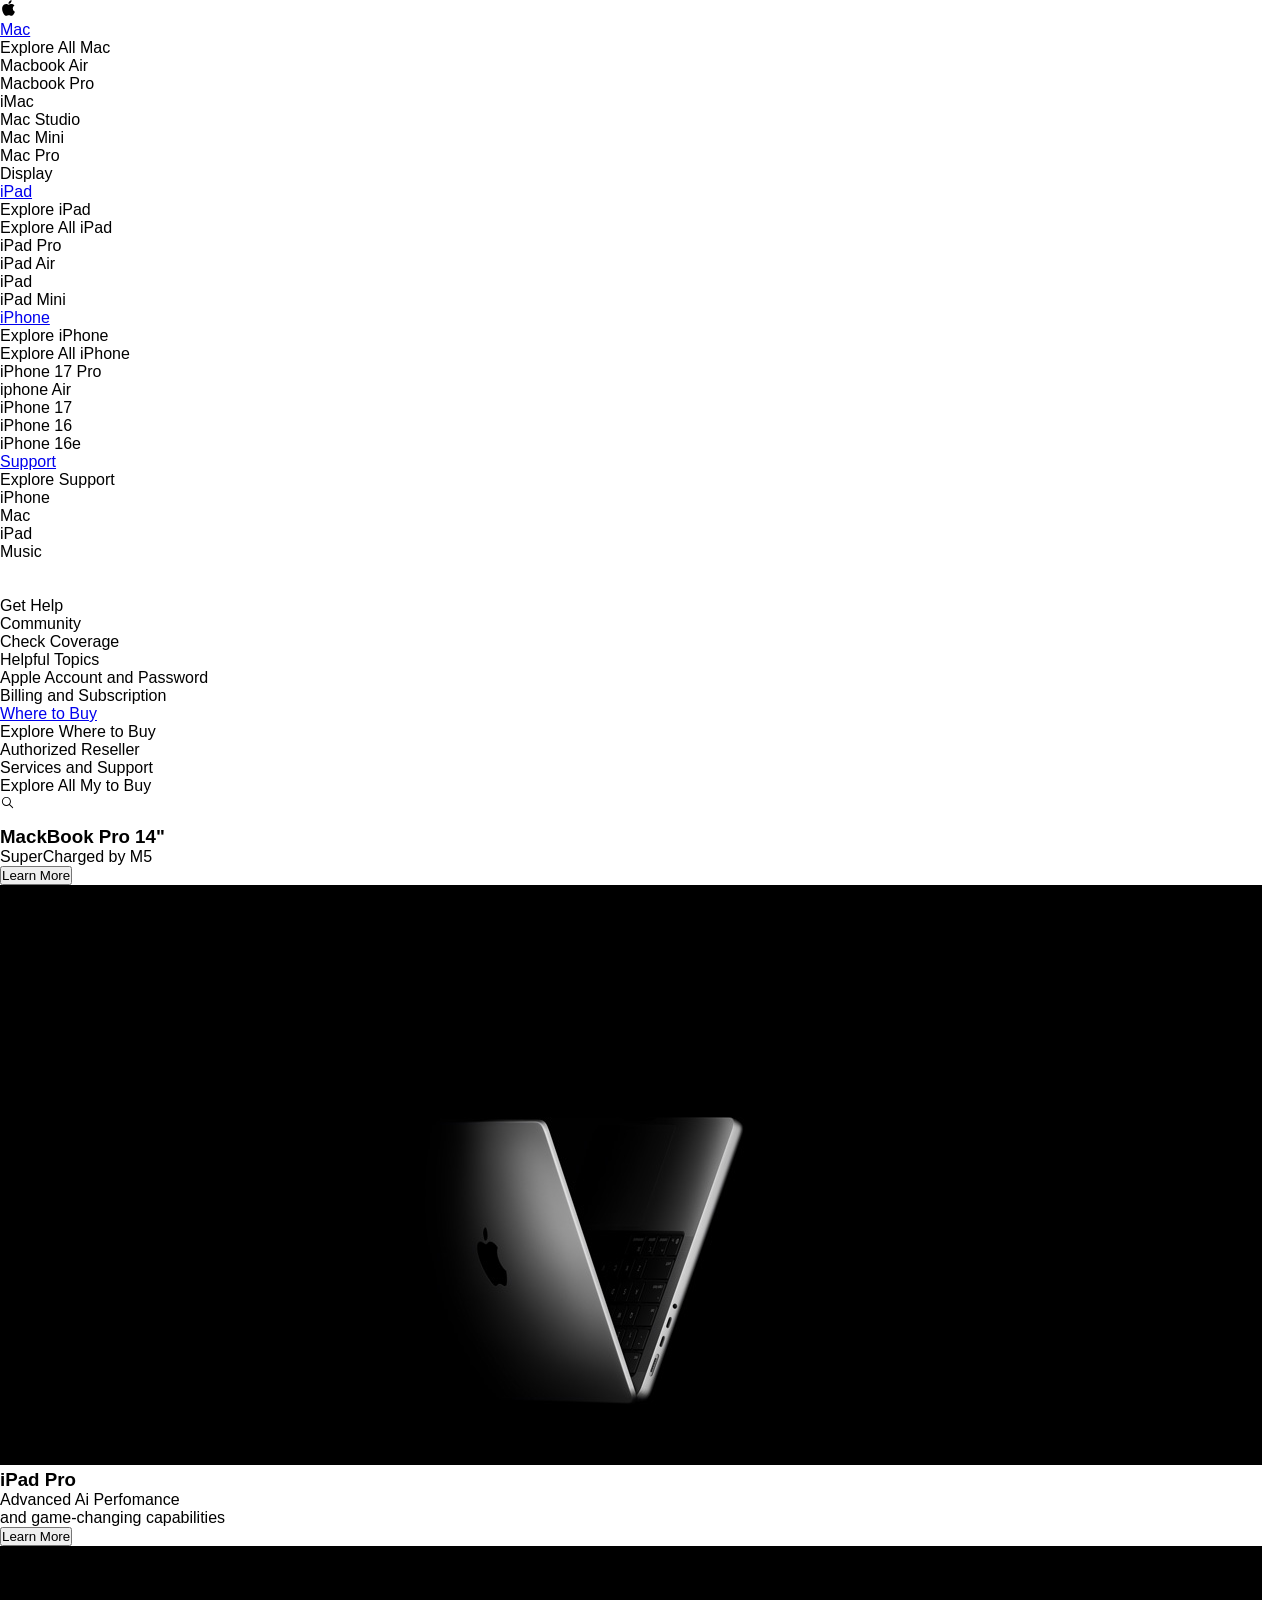
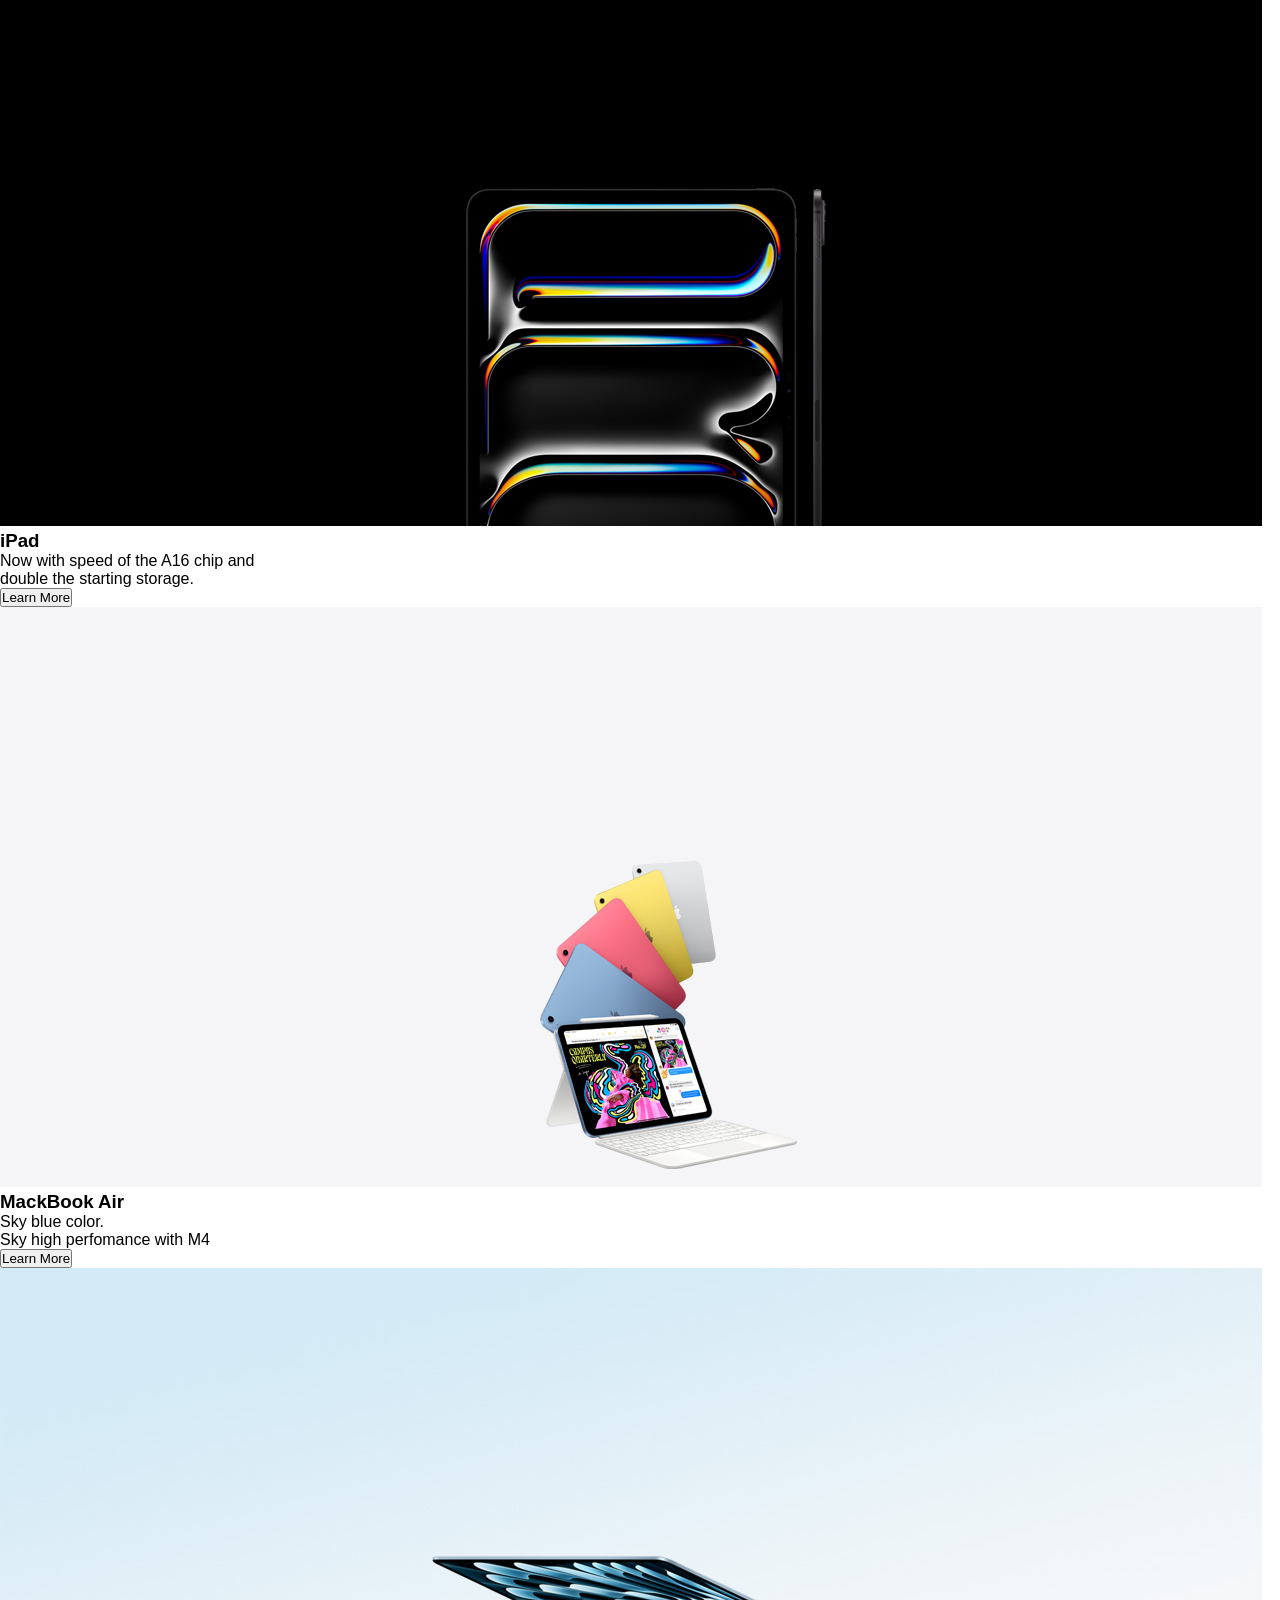
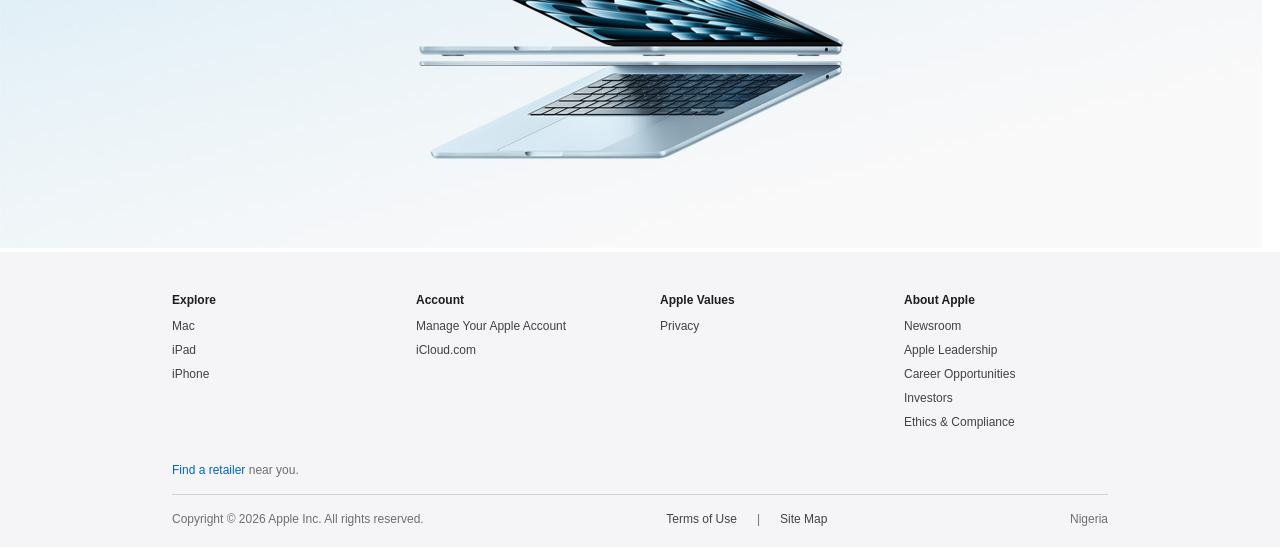
==== index.html @ d6323c79 "Merge pull request #1 from denolavicky/iPhone_page iPhone page done" ====
<!DOCTYPE html>
<html lang="en">
  <head>
    <meta charset="UTF-8" />
    <meta name="viewport" content="width=device-width, initial-scale=1.0" />
    <title>Apple Nigeria</title>

    <!-- ⚠️ DO NOT TOUCH — Tech Lead manages this -->
    <link rel="stylesheet" href="base.css" />
    <link rel="stylesheet" href="navbar.css" />
    <link rel="stylesheet" href="hero.css" />
    <link rel="stylesheet" href="products.css" />
    <link rel="stylesheet" href="features.css" />
    <link rel="stylesheet" href="footer.css" />
  </head>
  <body>

    <!-- ================================================
      DEV 1 — NAVBAR - Wisdom
      HTML: here inside <header class="navbar">
      CSS:  css/navbar.css
      Rule: all your styles must start with .navbar
    ================================================ -->
    <header>
      <!-- DEV 1 PUT YOUR HTML HERE -->
        <nav class="navbar">
          <div class="navContainer">
            <ul class="nav--List">
              <li class="apple-drop">
                <a href="index.html">
                  <svg class="icon" xmlns="http://www.w3.org/2000/svg" x="0px" y="0px" width="17" height="17"
                    viewBox="0 0 30 30">
                    <path
                      d="M25.565,9.785c-0.123,0.077-3.051,1.702-3.051,5.305c0.138,4.109,3.695,5.55,3.756,5.55 c-0.061,0.077-0.537,1.963-1.947,3.94C23.204,26.283,21.962,28,20.076,28c-1.794,0-2.438-1.135-4.508-1.135 c-2.223,0-2.852,1.135-4.554,1.135c-1.886,0-3.22-1.809-4.4-3.496c-1.533-2.208-2.836-5.673-2.882-9 c-0.031-1.763,0.307-3.496,1.165-4.968c1.211-2.055,3.373-3.45,5.734-3.496c1.809-0.061,3.419,1.242,4.523,1.242 c1.058,0,3.036-1.242,5.274-1.242C21.394,7.041,23.97,7.332,25.565,9.785z M15.001,6.688c-0.322-1.61,0.567-3.22,1.395-4.247 c1.058-1.242,2.729-2.085,4.17-2.085c0.092,1.61-0.491,3.189-1.533,4.339C18.098,5.937,16.488,6.872,15.001,6.688z">
                    </path>
                  </svg></a>
              </li>
        
              <li class="mac-drop">
                <a href="mac.html" class="icon2">Mac</a>
                <ul class="dropdown--mac">
                  <li class="explore">Explore All Mac</li>
                  <li>Macbook Air</li>
                  <li>Macbook Pro</li>
                  <li>iMac</li>
                  <li>Mac Studio</li>
                  <li>Mac Mini</li>
                  <li>Mac Pro</li>
                  <li>Display</li>
                </ul>
              </li>
              <li class="ipad-drop">
                <a href="ipad.html" class="icon2">iPad</a>
                <ul class="dropdown--ipad">
                  <li class="explore">Explore iPad</li>
                  <li>Explore All iPad</li>
                  <li>iPad Pro</li>
                  <li>iPad Air</li>
                  <li>iPad</li>
                  <li>iPad Mini</li>
                </ul>
              </li>
              <li class="iphone-drop">
                <a href="iphone.html" class="icon2">iPhone</a>
                <ul class="dropdown--iphone">
                  <li class="explore">Explore iPhone</li>
                  <li>Explore All iPhone</li>
                  <li>iPhone 17 Pro</li>
                  <li>iphone Air</li>
                  <li>iPhone 17</li>
                  <li>iPhone 16</li>
                  <li>iPhone 16e</li>
                </ul>
              </li>
              <li class="support-drop">
                <a href="support.html" class="icon2">Support</a>
        
                <div class="dropdown-wrap">
        
                  <ul class="dropdown--support">
                    <li class="explore">Explore Support</li>
                    <li>iPhone</li>
                    <li>Mac</li>
                    <li>iPad</li>
                    <li>Music</li><br><br>
                    <li class="explore">Get Help</li>
                    <li>Community</li>
                    <li>Check Coverage</li>
                    <li>Helpful Topics</li>
                    <li>Apple Account and Password</li>
                    <li>Billing and Subscription</li>
                  </ul>
                </div>
        
              </li>
              <li class="where-drop">
                <a href="where to buy.html" class="icon2">Where to Buy</a>
                <ul class="dropdown--where">
                  <li class="explore">Explore Where to Buy</li>
                  <li>Authorized Reseller</li>
                  <li>Services and Support</li>
                  <li>Explore All My to Buy</li>
                </ul>
              </li>
              <li><a href="#search">
                  <svg class="icon" xmlns="http://www.w3.org/2000/svg" x="0px" y="0px" width="15" height="15"
                    viewBox="0 0 48 48">
                    <path
                      d="M 20.5 6 C 12.509634 6 6 12.50964 6 20.5 C 6 28.49036 12.509634 35 20.5 35 C 23.956359 35 27.133709 33.779044 29.628906 31.75 L 39.439453 41.560547 A 1.50015 1.50015 0 1 0 41.560547 39.439453 L 31.75 29.628906 C 33.779044 27.133709 35 23.956357 35 20.5 C 35 12.50964 28.490366 6 20.5 6 z M 20.5 9 C 26.869047 9 32 14.130957 32 20.5 C 32 23.602612 30.776198 26.405717 28.791016 28.470703 A 1.50015 1.50015 0 0 0 28.470703 28.791016 C 26.405717 30.776199 23.602614 32 20.5 32 C 14.130953 32 9 26.869043 9 20.5 C 9 14.130957 14.130953 9 20.5 9 z">
                    </path>
                  </svg>
                </a></li>
            </ul>
          </div>
        </nav>
    </header>


    <main>

      <!-- ================================================
        DEV 2 — HERO SECTION - Joshua
        HTML: here inside <section class="hero">
        CSS:  css/hero.css
        Rule: all your styles must start with .hero
      ================================================ -->
      <section class="hero">
        <!-- DEV 2 PUT YOUR HTML HERE -->
         <h1></h1>
      </section>


      <!-- ================================================
        DEV 3 — PRODUCTS SECTION - Jerrie
        HTML: here inside <section class="products">
        CSS:  css/products.css
        Rule: all your styles must start with .products
      ================================================ -->
      <section class="products">
        <!-- DEV 3 PUT YOUR HTML HERE -->
      </section>


      <!-- ================================================
        DEV 4 — FEATURES SECTION - Simon
        HTML: here inside <section class="features">
        CSS:  css/features.css
        Rule: all your styles must start with .features
      ================================================ -->
      <section class="features">
        <!-- DEV 4 PUT YOUR HTML HERE -->
         <section class="iphone">
    <div class="write-up">

      <h1>MackBook Pro 14"</h1>
      <p>SuperCharged by M5</p>
      <button>Learn More</button>
      <img class="A" src="image/asset 22.jpeg" alt="">
    </div>
    
      <div class="write-up">
        <h1>iPad Pro</h1>
        <p>Advanced Ai Perfomance<br>and game-changing capabilities</p>
        <button>Learn More</button> 
        <img class="A" src="image/asset 23.jpeg" alt="">   
      </div>
      
      <div class="write-up">
        <h1>iPad</h1>
        <p>Now with speed of the A16 chip and <br>
        double the starting storage.</p>
        <button>Learn More</button>
        <img class="C" src="image/asset 24.jpeg" alt="">

      </div>
          <div class="write-up">
            <h1>MackBook Air</h1>
            <p>Sky blue color. <br>Sky high perfomance with M4</p>
            <button>Learn More</button>
            <img class="C" src="image/asset 25.jpeg" alt="">
          </div>
          </section>
      </section>

    </main>


    <!-- ================================================
      DEV 5 — FOOTER - Abdul
      HTML: here inside <footer class="apple-footer">
      CSS:  css/footer.css
      Rule: all your styles must start with .footer
    ================================================ -->
  
      <!-- DEV 5 PUT YOUR HTML HERE -->
        <footer class="apple-footer">
  <div class="footer-container">

    <div class="footer-links">

      <div class="footer-column">
        <h4>Explore</h4>
        <ul>
          <li><a href="#">Mac</a></li>
          <li><a href="#">iPad</a></li>
          <li><a href="#">iPhone</a></li>
        </ul>
      </div>

      <div class="footer-column">
        <h4>Account</h4>
        <ul>
          <li><a href="#">Manage Your Apple Account</a></li>
          <li><a href="#">iCloud.com</a></li>
        </ul>
      </div>

      <div class="footer-column">
        <h4>Apple Values</h4>
        <ul>
          <li><a href="#">Privacy</a></li>
        </ul>
      </div>

      <div class="footer-column">
        <h4>About Apple</h4>
        <ul>
          <li><a href="#">Newsroom</a></li>
          <li><a href="#">Apple Leadership</a></li>
          <li><a href="#">Career Opportunities</a></li>
          <li><a href="#">Investors</a></li>
          <li><a href="#">Ethics & Compliance</a></li>
        </ul>
      </div>

    </div>

    <div class="footer-retailer">
       <p><a href="https://locate.apple.com/ng/en/">Find a retailer</a> near you.</p>
    </div>

    <hr>

    <div class="footer-bottom">
      <p>Copyright © 2026 Apple Inc. All rights reserved.</p>

      <div class="footer-legal-links">
        <a href="#">Terms of Use</a>
        <p> | </p>
        <a href="#">Site Map</a>
      </div>

      <p>Nigeria</p>
    </div>

  </div>
    </footer>

  </body>
</html>
---- hero.css ----
.header-title {
  font-size: 56px;
  line-height: 60px;
  font-weight: 600;
  margin: 0.5em 1.78em;
}

 .hero{
  padding: 6px;
  margin: 0%;
  color: #ffff;
  font-size: 58px;
  font-family: system-ui, -apple-system, BlinkMacSystemFont, 'Segoe UI', Roboto, Oxygen, Ubuntu, Cantarell, 'Open Sans', 'Helvetica Neue', sans-serif;
 }

 .hero-image{
  background-image: url(image.jpeg);
  height: 100vh;
  background-size: cover;
  background-position: center top;
  display: flex;
  flex-direction: column;
  align-items: center;
  background-repeat: no-repeat;

  

 }

 h2{
  padding-bottom: 20px;
  font-weight: 400;
  font-size: 28px;
 }

 .btn{
  font-size: 21px;
  padding: 12px 22px;
  border-radius: 100px;
  background-color: #0071E3;
  color: #ffff;
  border: none;
  }
---- footer.css ----
/* ================================
   APPLE FOOTER (Nigeria Version)
================================ */

.apple-footer {
  background-color: #f5f5f7;
  color: #6e6e73;
  font-family: -apple-system, BlinkMacSystemFont, "SF Pro Text",
    "SF Pro Display", "Helvetica Neue", Helvetica, Arial, sans-serif;
  font-size: 12px;
  line-height: 1.33337;
  font-weight: 400;
  padding: 40px 0 20px;
}

.footer-container {
  max-width: 1024px;
  margin: 0 auto;
  padding: 0 22px;
}

/* ================================
   TOP LINK COLUMNS
================================ */

.footer-links {
  display: grid;
  grid-template-columns: repeat(4, 1fr);
  column-gap: 40px;
  margin-bottom: 24px;
}

.footer-column h4 {
  font-size: 12px;
  font-weight: 600;
  color: #1d1d1f;
  margin-bottom: 10px;
}

.footer-column ul {
  list-style: none;
  padding: 0;
  margin: 0;
}

.footer-column li {
  margin-bottom: 8px;
}

.footer-column a {
  text-decoration: none;
  color: #424245;
  transition: color 0.2s ease;
}

.footer-column a:hover {
  text-decoration: underline;
}

/* ================================
   RETAILER ROW
================================ */

.footer-retailer {
  font-size: 12px;
  margin-bottom: 16px;
}

.footer-retailer a {
  color: #0066cc; 
  text-decoration: none;
}

.footer-retailer a:hover {
  text-decoration: underline;
}

/* ================================
   DIVIDER
================================ */

.apple-footer hr {
  border: none;
  border-top: 1px solid #d2d2d7;
  margin: 16px 0;
}

/* ================================
   BOTTOM LEGAL ROW
================================ */

.footer-bottom {
  display: flex;
  align-items: center;
  justify-content: space-between;
  font-size: 12px;
}

.footer-legal-links {
  display: flex;
  gap: 20px;
}

.footer-legal-links a {
  color: #424245;
  text-decoration: none;
}

.footer-legal-links a:hover {
  text-decoration: underline;
}

.footer-bottom p {
  margin: 0;
}

.apple-footer {
  background: #f5f5f7;
  width: 100%;
}

.footer-container {
  max-width: 980px;   
  margin: 0 auto;
  padding: 0 22px;
}


/* ================================
   IPHONE PAGE FOOTER (Nigeria Version)
================================ */


/* legal information/Footnotes Section and disclaimers. */
  /* RESET */

  * {
    margin: 0;
    padding: 0;
    box-sizing: border-box;
  }

  body {
  margin: 0;
  font-family: -apple-system, BlinkMacSystemFont, "SF Pro Text",
               "SF Pro Icons", "Helvetica Neue", Helvetica, Arial, sans-serif;
  background: #ffffff;
}

/* LEGAL SECTION  */
.iphone-legal {
  background-color: #f5f5f7;
  padding-top: 40px;
  padding-bottom: 40px;
  border-bottom: 1px solid #d2d2d7;
  font-size: 12px;
  line-height: 1.33337;
  color: #6e6e73;
}

/* CENTER CONTAINER */
.legal-container {
  max-width: 980px;
  margin: 0 auto;
  padding-left: 22px;
  padding-right: 22px;
}

/* ORDERED LIST */
.legal-list {
  margin: 0;
  padding-left: 20px;
}

/* LIST ITEMS */
.legal-list li {
  margin-bottom: 8px;
}

/* LAST LIST ITEM */
.legal-list li:last-child {
  margin-bottom: 16px;
}

/* PARAGRAPHS AFTER LIST */
.legal-extra {
  margin-top: 8px;
  margin-bottom: 1px;
}

/* LINKS */
.iphone-legal a {
  color: rgb(36, 37, 38);
  text-decoration: underline;
}

.iphone-legal a:hover {
  color: #004080;
}

/* ================================
   RESPONSIVE
================================ */

@media (max-width: 768px) {

  .footer-links {
    grid-template-columns: 1fr;
    row-gap: 24px;
  }

  .footer-bottom {
    flex-direction: column;
    align-items: flex-start;
    gap: 10px;
  }

  .footer-legal-links {
    gap: 12px;
  }
}
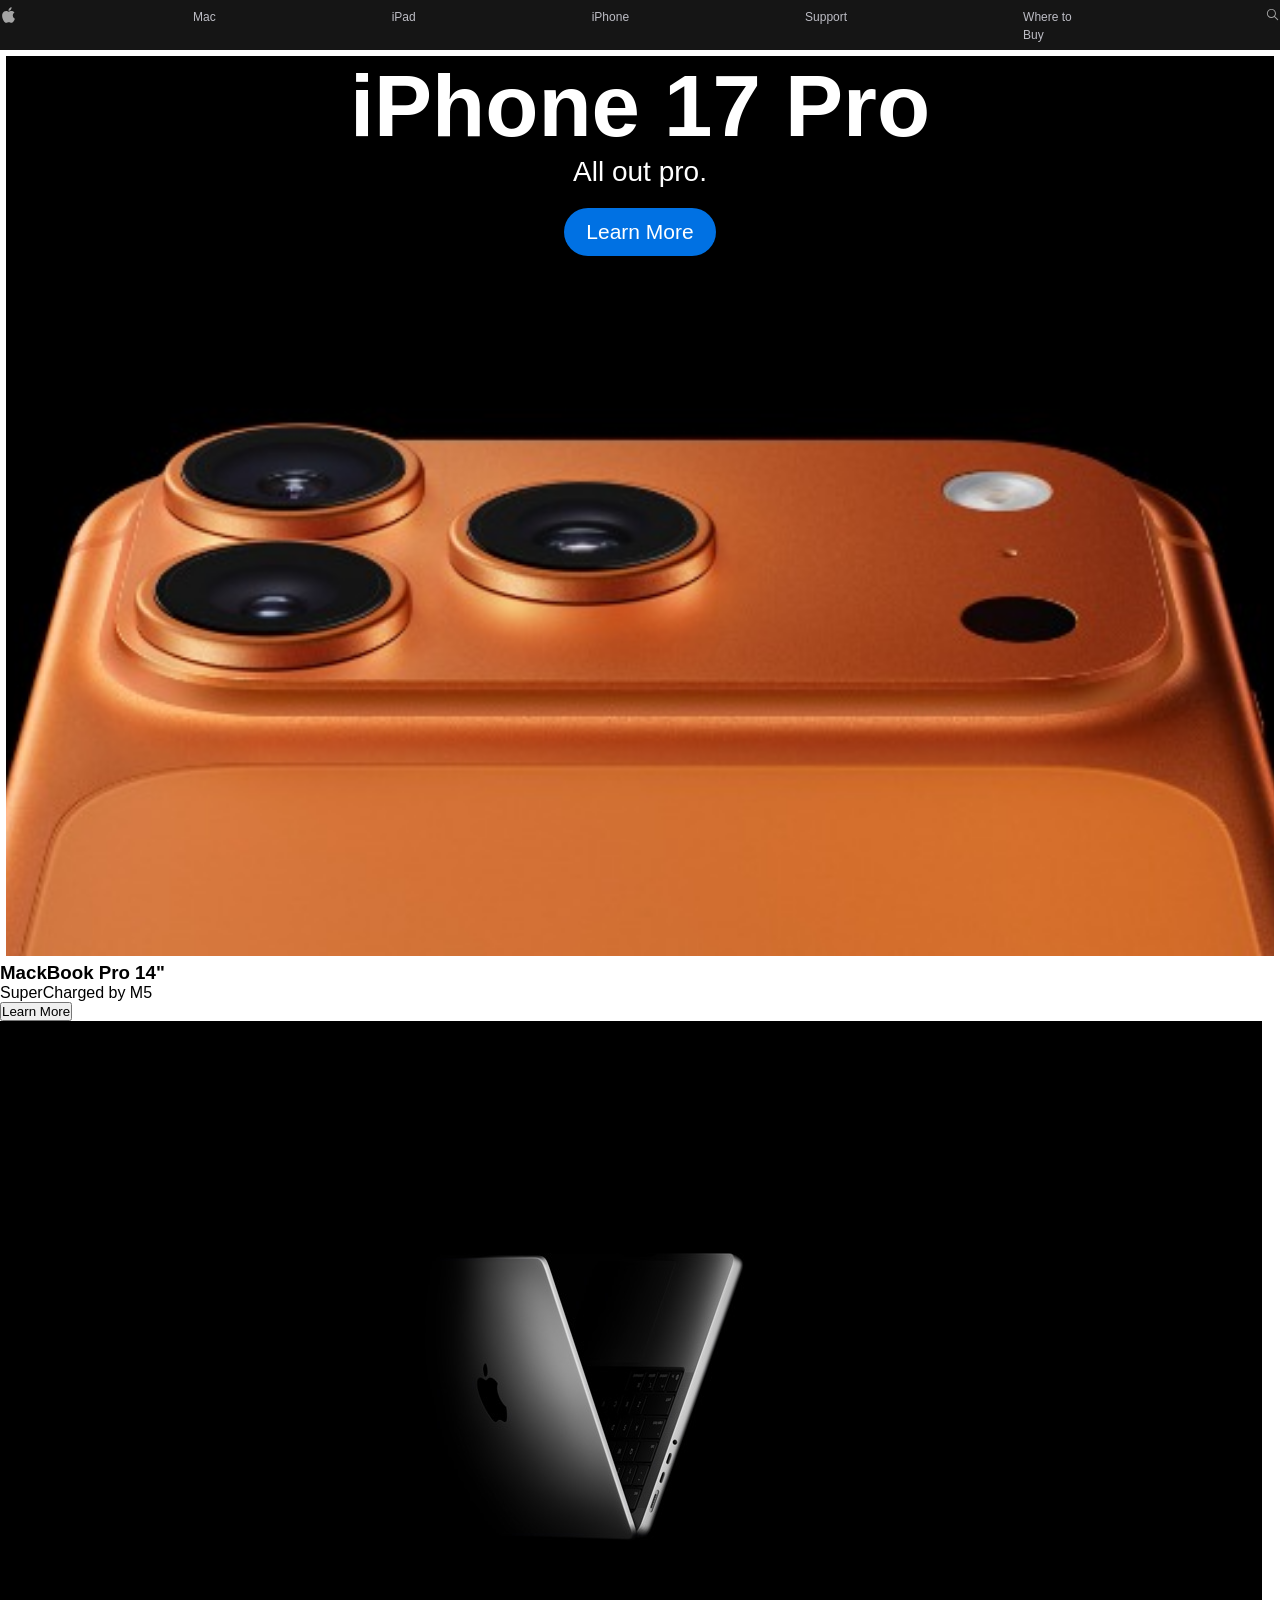
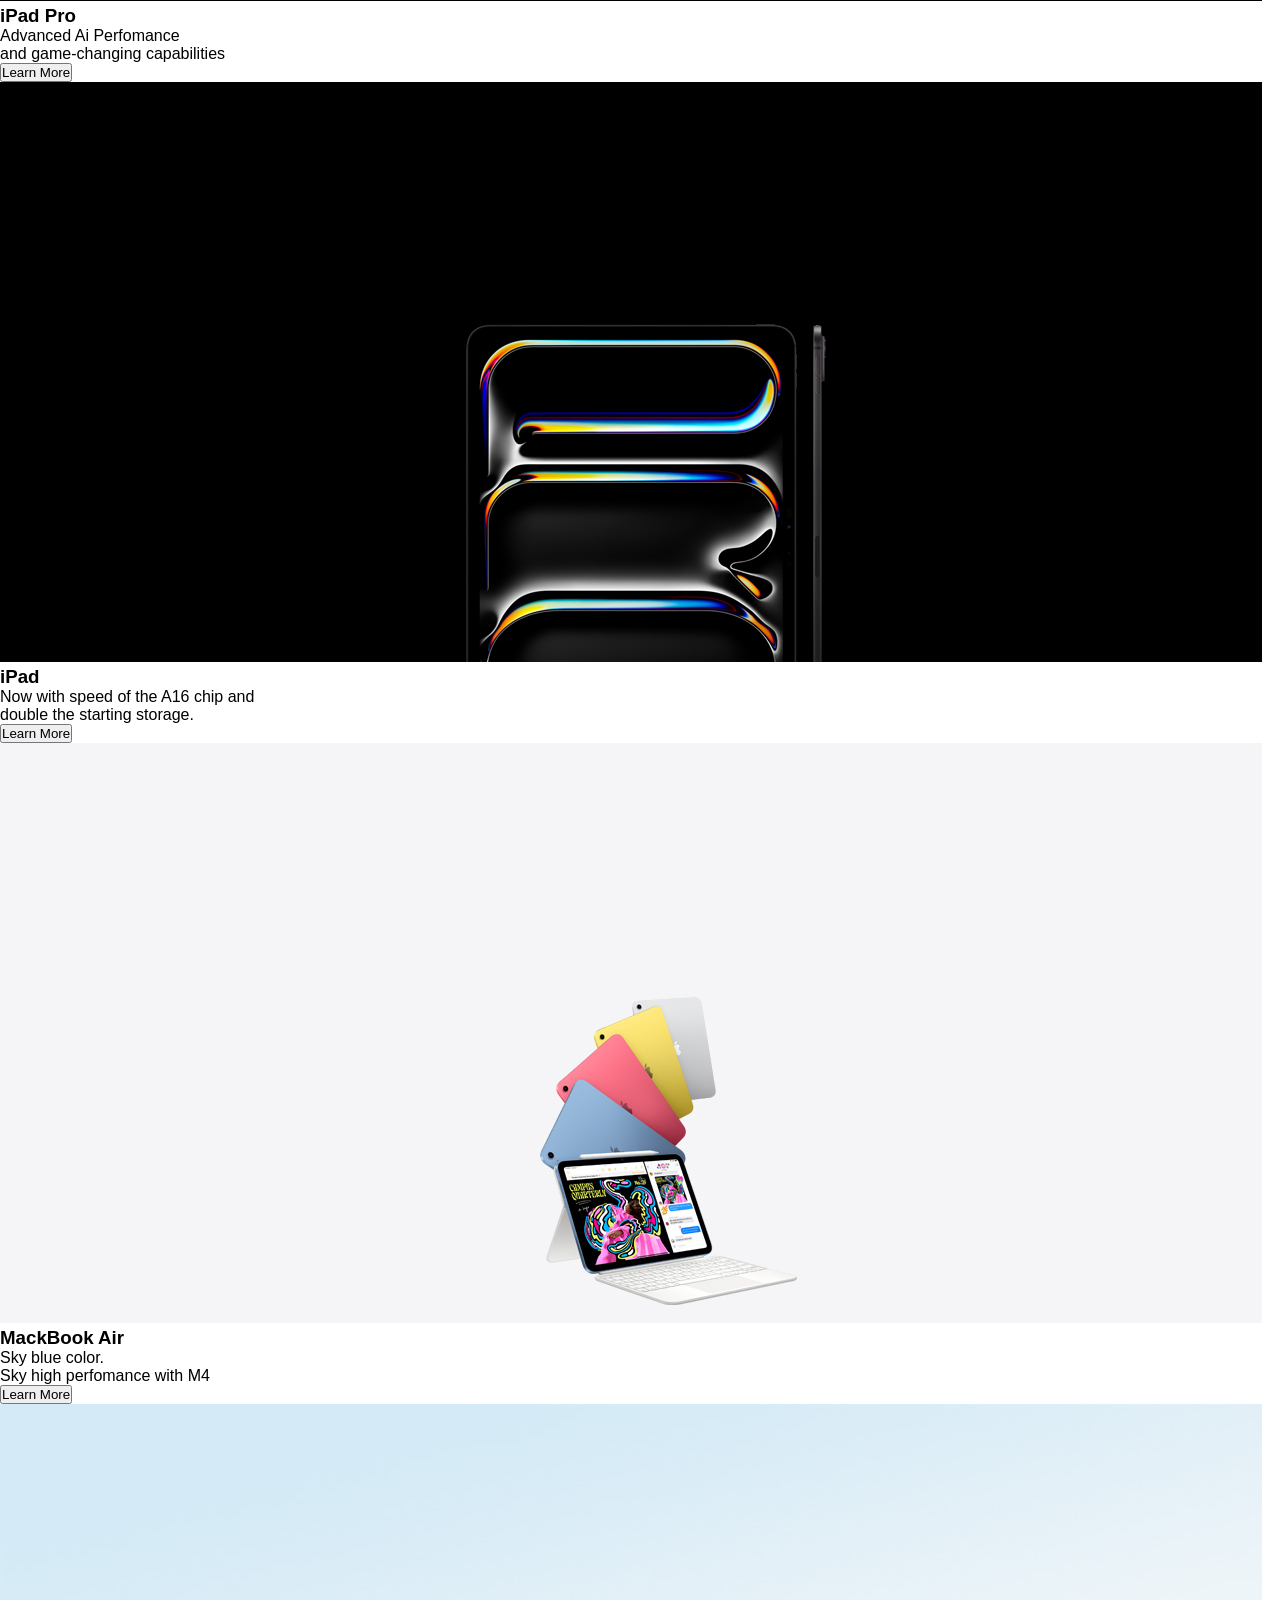
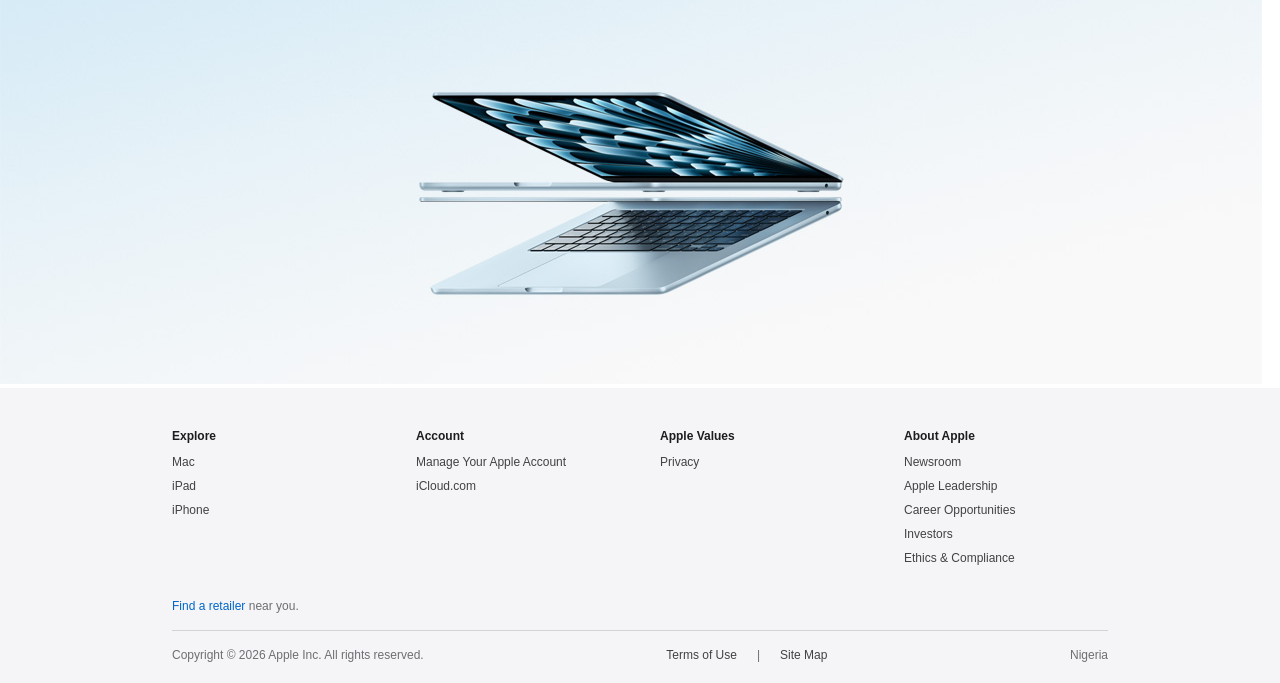
==== commit 533d69d4: "Merge branch 'main' into iphone.index" ====
--- a/index.html
+++ b/index.html
@@ -126,7 +126,17 @@
       ================================================ -->
       <section class="hero">
         <!-- DEV 2 PUT YOUR HTML HERE -->
-         <h1></h1>
+         <!-- <h1>IPHONE</h1> -->
+        
+        <div class="hero-image">
+        <h1>iPhone 17 Pro</h1>
+        <h2>All out pro.</h2>
+        <button type="button" class="btn">Learn More</button>
+        
+        
+        <!-- <img src="iphone img/image.jpeg" alt="iphone 17 pr0" width/> -->
+        </div>
+      </section>
       </section>
 
 
--- a/navbar.css
+++ b/navbar.css
@@ -0,0 +1,243 @@
+* {
+  margin: 0;
+  padding: 0;
+  box-sizing: border-box;
+}
+
+header {
+  background: rgba(0, 0, 0, 0.9176470588);
+  position: sticky;
+  top: 0;
+  position: relative;
+  z-index: 1000;
+}
+
+.navbar {
+  width: 100%;
+  height: 50px;
+  display: flex;
+  align-items: center;
+}
+
+.nav--List {
+  display: flex;
+  list-style: none;
+  gap: 11em;
+  align-self: center;
+}
+
+.navbar ul li a {
+  text-decoration: none;
+  color: #bdbdc5;
+  font-size: 12px;
+  font-weight: 400;
+}
+
+.icon {
+  fill: #a4a4a4;
+  transition: fill 0.3s ease;
+  cursor: pointer;
+  font-size: 10px;
+}
+
+.icon:hover {
+  fill: rgb(255, 255, 255);
+}
+
+.icon2 {
+  fill: #a4a4a4;
+  transition: color 0.3s ease;
+  cursor: pointer;
+}
+
+.icon2:hover {
+  color: rgb(255, 255, 255);
+}
+
+.navContainer {
+  width: -moz-max-content;
+  width: max-content;
+  margin: 0 auto;
+  display: flex;
+  justify-content: center;
+}
+
+.dropdown--mac {
+  display: none;
+  position: absolute;
+  top: 50px;
+  left: 0;
+  width: 100%;
+  background-color: rgba(0, 0, 0, 0.9176470588);
+  color: #6e6e73;
+  padding: 3em 0;
+  font-size: 17px;
+}
+
+.dropdown--ipad {
+  display: none;
+  position: absolute;
+  top: 50px;
+  left: 0;
+  width: 100%;
+  background-color: rgba(0, 0, 0, 0.9176470588);
+  color: #6e6e73;
+  padding: 3.5em 0;
+  font-size: 17px;
+}
+
+.dropdown--iphone {
+  display: none;
+  position: absolute;
+  top: 50px;
+  left: 0;
+  width: 100%;
+  background-color: rgba(0, 0, 0, 0.9176470588);
+  color: #6e6e73;
+  padding: 3.5em 0;
+  font-size: 17px;
+}
+
+.dropdown--support {
+  display: none;
+  position: absolute;
+  top: 50px;
+  left: 0;
+  width: 100%;
+  background-color: rgba(0, 0, 0, 0.9176470588);
+  color: #6e6e73;
+  padding: 3.5em 0;
+  font-size: 17px;
+}
+
+.dropdown--where {
+  display: none;
+  position: absolute;
+  top: 50px;
+  left: 0;
+  width: 100%;
+  background-color: rgba(0, 0, 0, 0.9176470588);
+  color: #6e6e73;
+  padding: 3.5em 0;
+  font-size: 17px;
+}
+
+.dropdown-wrap {
+  max-width: 980px;
+  margin: 0 auto;
+  display: flex;
+}
+
+.mac-drop:hover .dropdown--mac {
+  display: block;
+}
+
+.ipad-drop:hover .dropdown--ipad {
+  display: block;
+}
+
+.iphone-drop:hover .dropdown--iphone {
+  display: block;
+}
+
+.support-drop:hover .dropdown--support {
+  display: block;
+}
+
+.where-drop:hover .dropdown--where {
+  display: block;
+}
+
+.dropdown--ipad li a {
+  color: #6e6e73;
+  text-decoration: none;
+}
+
+.dropdown--mac li a {
+  color: #6e6e73;
+  text-decoration: none;
+}
+
+.dropdown--ipad li:hover {
+  color: rgb(255, 255, 255);
+  cursor: pointer;
+}
+
+.dropdown--mac li:hover {
+  color: rgb(255, 255, 255);
+  cursor: pointer;
+}
+
+.dropdown--iphone li a {
+  color: #6e6e73;
+  text-decoration: none;
+}
+
+.dropdown--iphone li:hover {
+  color: rgb(255, 255, 255);
+  cursor: pointer;
+}
+
+.dropdown--support li a {
+  color: #6e6e73;
+  text-decoration: none;
+}
+
+.dropdown--support li:hover {
+  color: rgb(255, 255, 255);
+  cursor: pointer;
+}
+
+.dropdown--where li a {
+  color: #6e6e73;
+  text-decoration: none;
+}
+
+.dropdown--where li:hover {
+  color: rgb(255, 255, 255);
+  cursor: pointer;
+}
+
+.explore {
+  font-size: 9px;
+}
+
+#header-title {
+  font-size: 56px;
+  line-height: 60px;
+  font-weight: 600;
+  margin: 0.5em 1.78em;
+}
+
+@media screen and (max-width: 1200px) {
+  .navbar ul {
+    gap: 3em;
+  }
+}
+
+@media screen and (max-width: 768px) {
+  .navbar ul {
+    gap: 2em;
+  }
+}
+
+@media screen and (max-width: 480px) {
+  .navbar ul {
+    gap: 1em;
+  }
+}
+
+@media screen and (max-width: 360px) {
+  .navbar ul {
+    gap: 0.5em;
+  }
+}
+
+* {
+  margin: 0;
+  padding: 0;
+  box-sizing: border-box;
+  font-family: "SF Pro Text", -apple-system, BlinkMacSystemFont, "Segoe UI", Roboto, Helvetica, Arial, sans-serif;
+}
+
+/*# sourceMappingURL=styles.css.map */
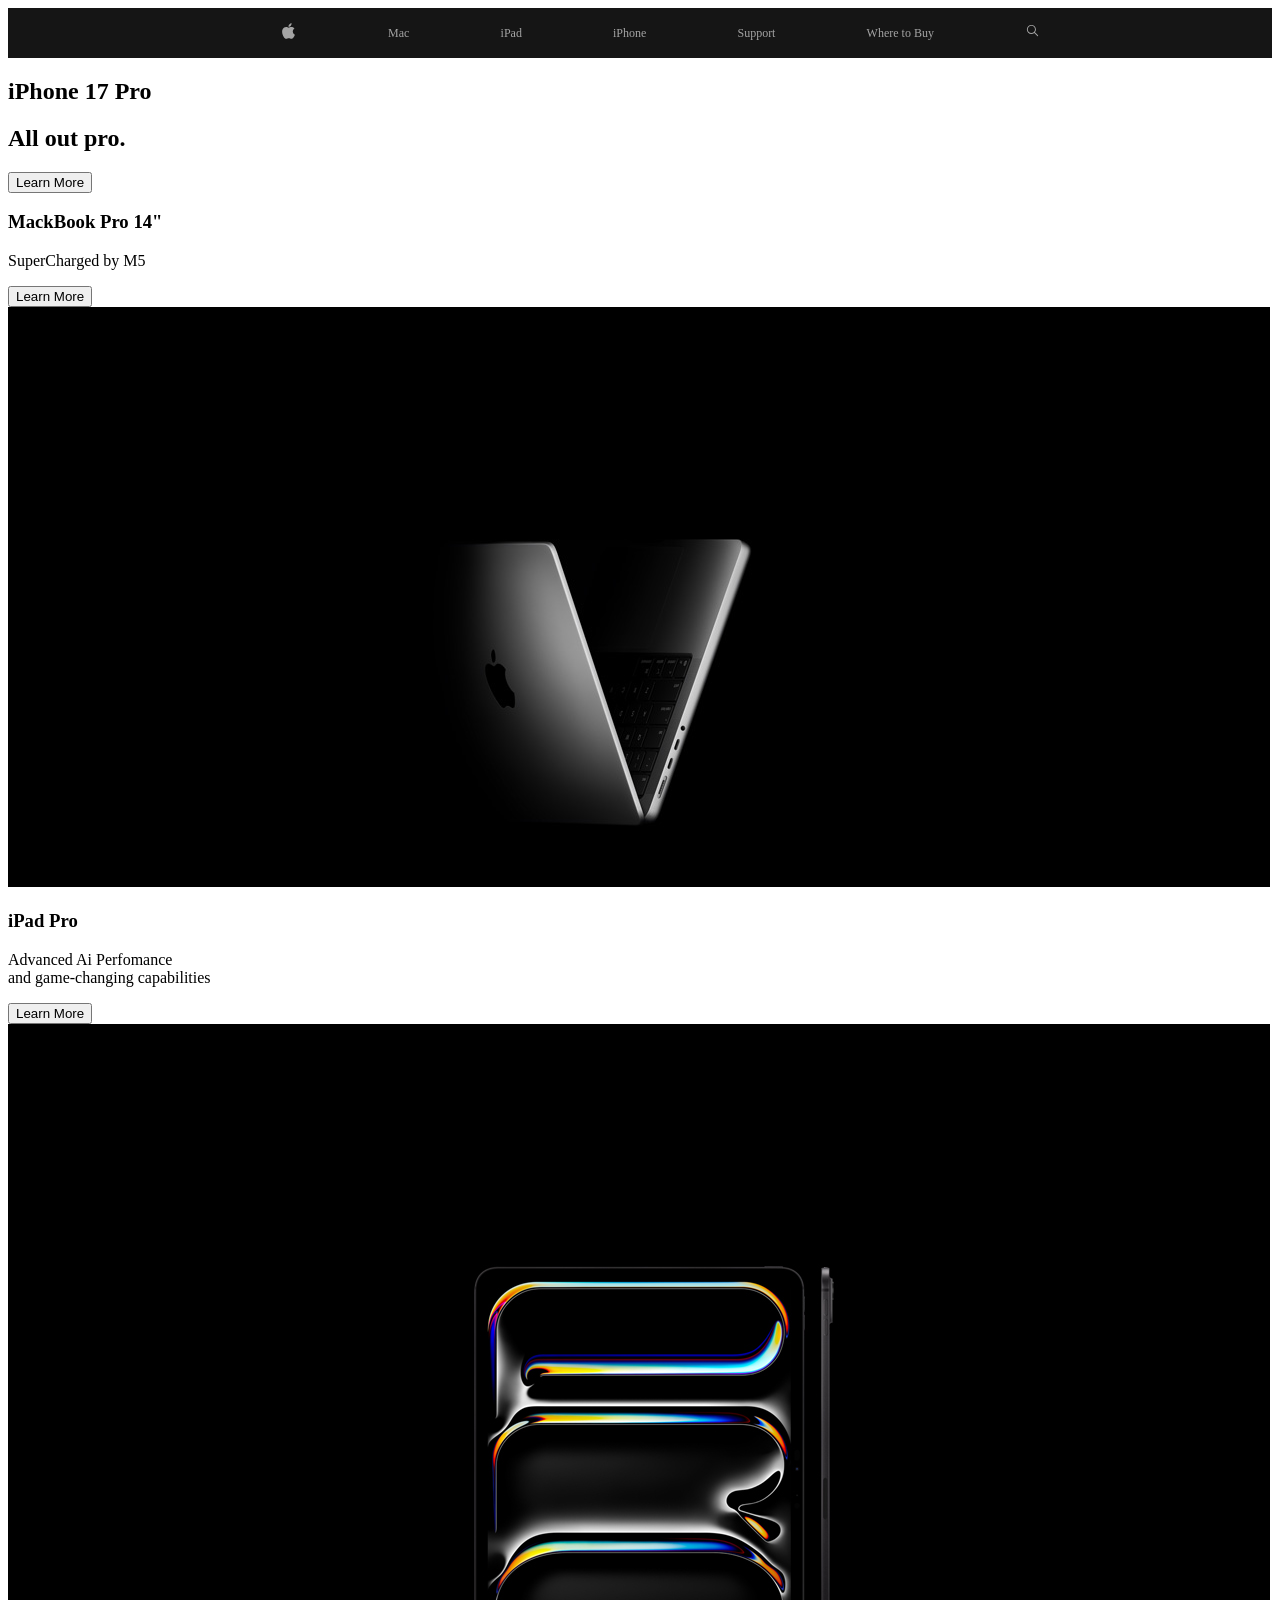
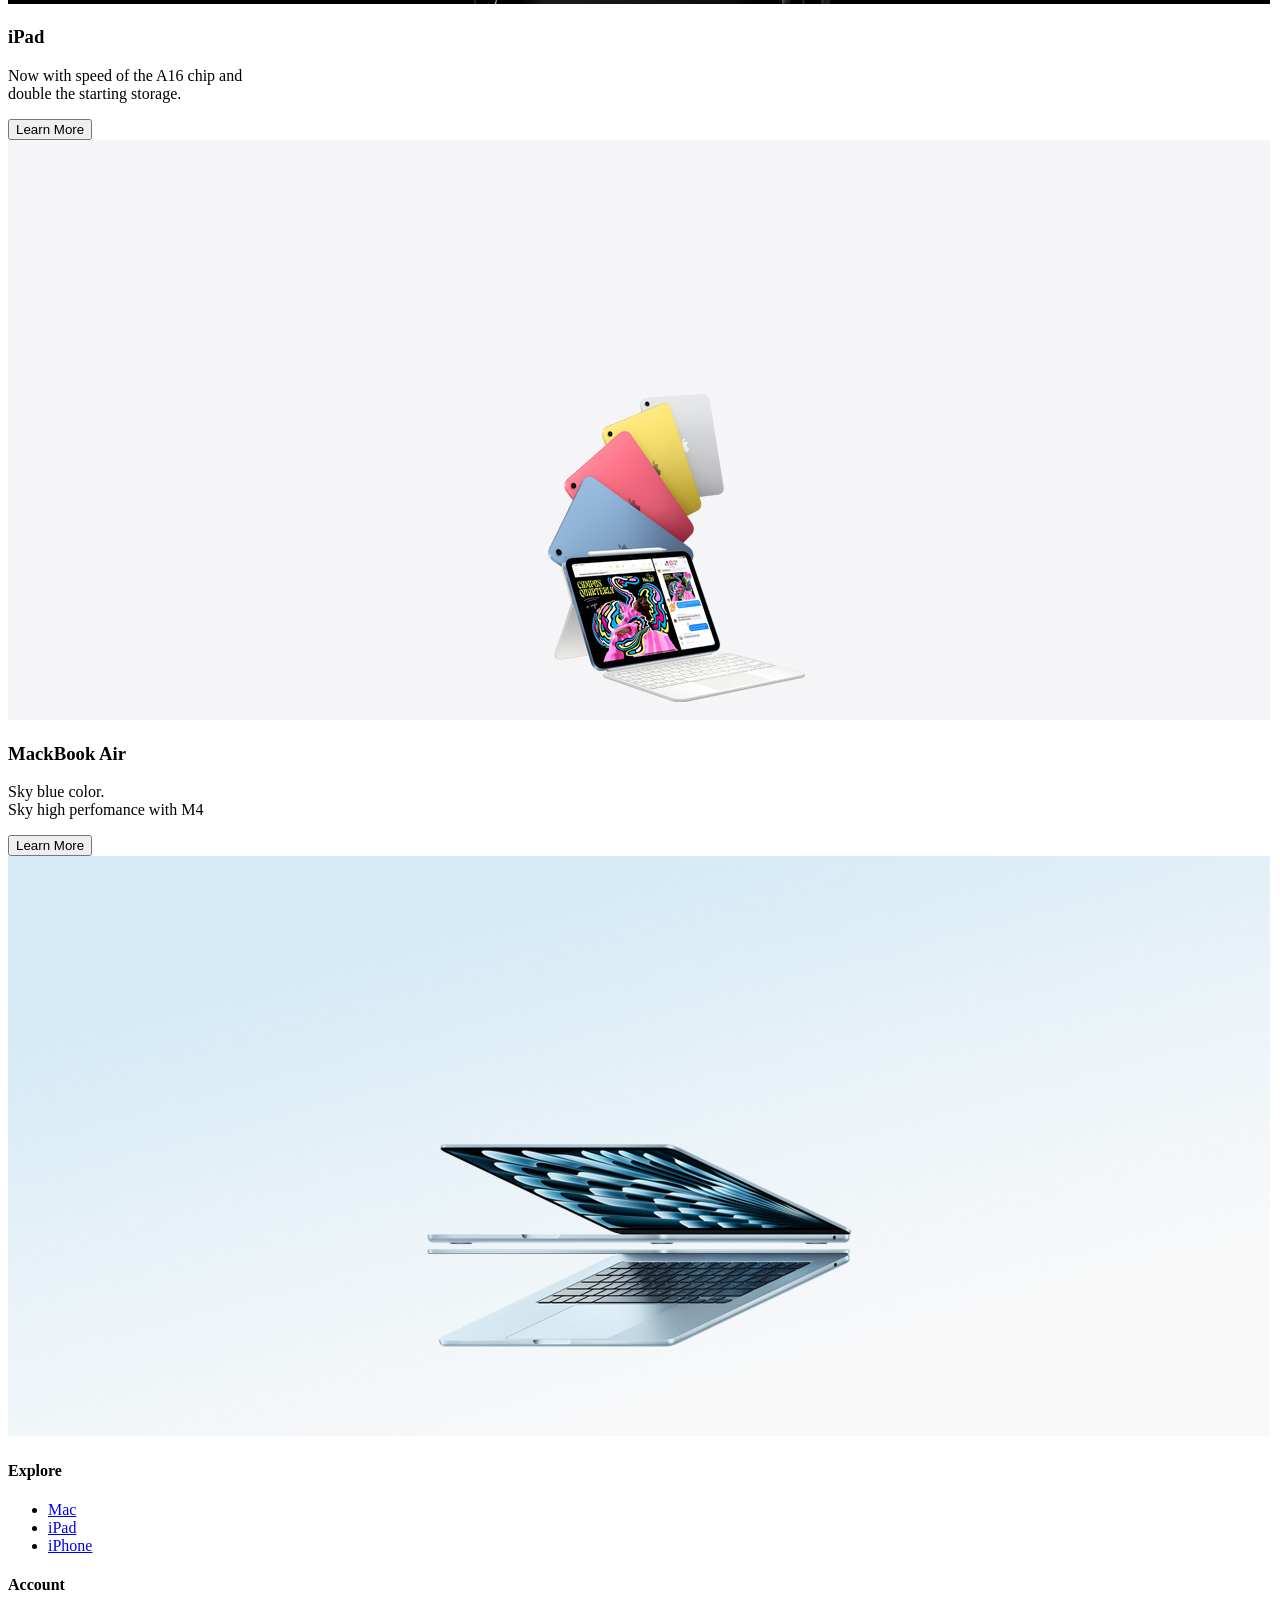
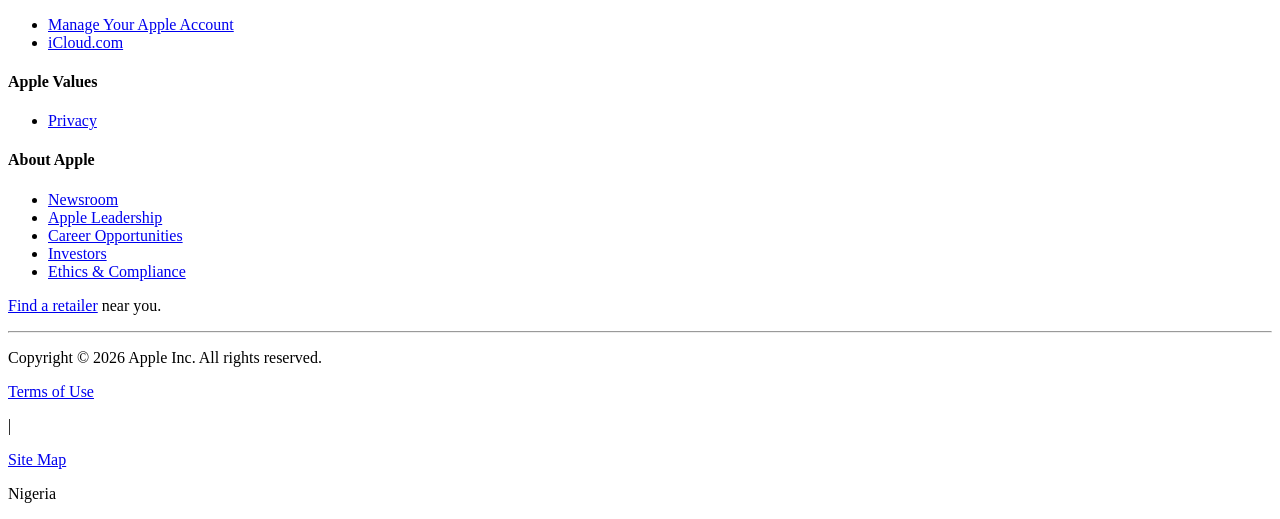
==== commit 99f5dc81: "navbar 1.01" ====
--- a/index.html
+++ b/index.html
@@ -7,113 +7,148 @@
 
     <!-- ⚠️ DO NOT TOUCH — Tech Lead manages this -->
     <link rel="stylesheet" href="base.css" />
-    <link rel="stylesheet" href="navbar.css" />
-    <link rel="stylesheet" href="hero.css" />
-    <link rel="stylesheet" href="products.css" />
-    <link rel="stylesheet" href="features.css" />
-    <link rel="stylesheet" href="footer.css" />
+    <link rel="stylesheet" href="/Ldcss/navbar.css" />
+    <link rel="stylesheet" href="/Ldcss/hero.css" />
+    <link rel="stylesheet" href="/Ldcss/products.css" />
+    <link rel="stylesheet" href="/Ldcss/features.css" />
+    <link rel="stylesheet" href="/Ldcss/footer.css" />
   </head>
   <body>
 
     <!-- ================================================
       DEV 1 — NAVBAR - Wisdom
       HTML: here inside <header class="navbar">
-      CSS:  css/navbar.css
+      CSS: /Ldcss/navbar.css
       Rule: all your styles must start with .navbar
     ================================================ -->
     <header>
       <!-- DEV 1 PUT YOUR HTML HERE -->
-        <nav class="navbar">
-          <div class="navContainer">
-            <ul class="nav--List">
-              <li class="apple-drop">
-                <a href="index.html">
-                  <svg class="icon" xmlns="http://www.w3.org/2000/svg" x="0px" y="0px" width="17" height="17"
-                    viewBox="0 0 30 30">
-                    <path
-                      d="M25.565,9.785c-0.123,0.077-3.051,1.702-3.051,5.305c0.138,4.109,3.695,5.55,3.756,5.55 c-0.061,0.077-0.537,1.963-1.947,3.94C23.204,26.283,21.962,28,20.076,28c-1.794,0-2.438-1.135-4.508-1.135 c-2.223,0-2.852,1.135-4.554,1.135c-1.886,0-3.22-1.809-4.4-3.496c-1.533-2.208-2.836-5.673-2.882-9 c-0.031-1.763,0.307-3.496,1.165-4.968c1.211-2.055,3.373-3.45,5.734-3.496c1.809-0.061,3.419,1.242,4.523,1.242 c1.058,0,3.036-1.242,5.274-1.242C21.394,7.041,23.97,7.332,25.565,9.785z M15.001,6.688c-0.322-1.61,0.567-3.22,1.395-4.247 c1.058-1.242,2.729-2.085,4.17-2.085c0.092,1.61-0.491,3.189-1.533,4.339C18.098,5.937,16.488,6.872,15.001,6.688z">
-                    </path>
-                  </svg></a>
-              </li>
-        
-              <li class="mac-drop">
-                <a href="mac.html" class="icon2">Mac</a>
-                <ul class="dropdown--mac">
-                  <li class="explore">Explore All Mac</li>
-                  <li>Macbook Air</li>
-                  <li>Macbook Pro</li>
-                  <li>iMac</li>
-                  <li>Mac Studio</li>
-                  <li>Mac Mini</li>
-                  <li>Mac Pro</li>
-                  <li>Display</li>
+      <nav class="navbar">
+        <div class="navContainer">
+          <ul class="nav--List">
+            <li class="apple-drop">
+              <a href="index.html">
+                <svg class="icon" xmlns="http://www.w3.org/2000/svg" x="0px" y="0px" width="17" height="17"
+                  viewBox="0 0 30 30">
+                  <path
+                    d="M25.565,9.785c-0.123,0.077-3.051,1.702-3.051,5.305c0.138,4.109,3.695,5.55,3.756,5.55 c-0.061,0.077-0.537,1.963-1.947,3.94C23.204,26.283,21.962,28,20.076,28c-1.794,0-2.438-1.135-4.508-1.135 c-2.223,0-2.852,1.135-4.554,1.135c-1.886,0-3.22-1.809-4.4-3.496c-1.533-2.208-2.836-5.673-2.882-9 c-0.031-1.763,0.307-3.496,1.165-4.968c1.211-2.055,3.373-3.45,5.734-3.496c1.809-0.061,3.419,1.242,4.523,1.242 c1.058,0,3.036-1.242,5.274-1.242C21.394,7.041,23.97,7.332,25.565,9.785z M15.001,6.688c-0.322-1.61,0.567-3.22,1.395-4.247 c1.058-1.242,2.729-2.085,4.17-2.085c0.092,1.61-0.491,3.189-1.533,4.339C18.098,5.937,16.488,6.872,15.001,6.688z">
+                  </path>
+                </svg></a>
+            </li>
+    
+            <li class="mac-drop">
+              <a href="mac.html" class="icon2">Mac</a>
+              <ul class="dropdown--mac">
+                <div>
+                  <div>
+                    <li class="explore">Explore All Mac</li>
+                    <li>Macbook Air</li>
+                    <li>Macbook Pro</li>
+                    <li>iMac</li>
+                    <li>Mac Studio</li>
+                    <li>Mac Mini</li>
+                    <li>Mac Pro</li>
+                    <li>Display</li>
+                  </div>
+                  <div>
+                    <li class="explore">More From Mac</li>
+                    <li class="explorer">Mac Support</li>
+                  </div>
+                </div>
+              </ul>
+            </li>
+            <li class="ipad-drop">
+              <a href="ipad.html" class="icon2">iPad</a>
+              <ul class="dropdown--ipad">
+                <div>
+                  <div>
+                    <li class="explore">Explore iPad</li>
+                    <li>Explore All iPad</li>
+                    <li>iPad Pro</li>
+                    <li>iPad Air</li>
+                    <li>iPad</li>
+                    <li>iPad Mini</li>
+                  </div>
+                  <div>
+                    <li class="explore">More From ipad</li>
+                    <li class="explorer">ipad Support</li>
+                  </div>
+                </div>
+              </ul>
+            </li>
+            <li class="iphone-drop">
+              <a href="iphone.html" class="icon2">iPhone</a>
+              <ul class="dropdown--iphone">
+                <div>
+                  <div>
+                    <li class="explore">Explore iPhone</li>
+                    <li>Explore All iPhone</li>
+                    <li>iPhone 17 Pro</li>
+                    <li>iphone Air</li>
+                    <li>iPhone 17</li>
+                    <li>iPhone 16</li>
+                    <li>iPhone 16e</li>
+                  </div>
+                  <div>
+                    <li class="explore">More From iphone</li>
+                    <li class="explorer">iphone Support</li>
+                  </div>
+                </div>
+              </ul>
+            </li>
+            <li class="support-drop">
+              <a href="support.html" class="icon2">Support</a>
+              <div class="dropdown-wrap">
+                <ul class="dropdown--support">
+                  <div>
+                    <div>
+                      <li class="explore">Explore Support</li>
+                      <li>iPhone</li>
+                      <li>Mac</li>
+                      <li>iPad</li>
+                      <li>Music</li>
+                      <li class="explorer">Explore Support</li>
+                    </div>
+                    <div>
+                      <li class="explore">Get Help</li>
+                      <li class="explorer">Community</li>
+                      <li class="explorer">Check Coverage</li>
+                    </div>
+                    <div>
+                      <li class="explore">Helpful Topics</li>
+                      <li class="explorer">Apple Account and Password</li>
+                      <li class="explorer">Billing and Subscription</li>
+                    </div>
+                  </div>
                 </ul>
-              </li>
-              <li class="ipad-drop">
-                <a href="ipad.html" class="icon2">iPad</a>
-                <ul class="dropdown--ipad">
-                  <li class="explore">Explore iPad</li>
-                  <li>Explore All iPad</li>
-                  <li>iPad Pro</li>
-                  <li>iPad Air</li>
-                  <li>iPad</li>
-                  <li>iPad Mini</li>
-                </ul>
-              </li>
-              <li class="iphone-drop">
-                <a href="iphone.html" class="icon2">iPhone</a>
-                <ul class="dropdown--iphone">
-                  <li class="explore">Explore iPhone</li>
-                  <li>Explore All iPhone</li>
-                  <li>iPhone 17 Pro</li>
-                  <li>iphone Air</li>
-                  <li>iPhone 17</li>
-                  <li>iPhone 16</li>
-                  <li>iPhone 16e</li>
-                </ul>
-              </li>
-              <li class="support-drop">
-                <a href="support.html" class="icon2">Support</a>
-        
-                <div class="dropdown-wrap">
-        
-                  <ul class="dropdown--support">
-                    <li class="explore">Explore Support</li>
-                    <li>iPhone</li>
-                    <li>Mac</li>
-                    <li>iPad</li>
-                    <li>Music</li><br><br>
-                    <li class="explore">Get Help</li>
-                    <li>Community</li>
-                    <li>Check Coverage</li>
-                    <li>Helpful Topics</li>
-                    <li>Apple Account and Password</li>
-                    <li>Billing and Subscription</li>
-                  </ul>
-                </div>
-        
-              </li>
-              <li class="where-drop">
-                <a href="where to buy.html" class="icon2">Where to Buy</a>
-                <ul class="dropdown--where">
+              </div>
+    
+            </li>
+            <li class="where-drop">
+              <a href="where to buy.html" class="icon2">Where to Buy</a>
+              <ul class="dropdown--where">
+                <div>
                   <li class="explore">Explore Where to Buy</li>
                   <li>Authorized Reseller</li>
                   <li>Services and Support</li>
-                  <li>Explore All My to Buy</li>
-                </ul>
-              </li>
-              <li><a href="#search">
-                  <svg class="icon" xmlns="http://www.w3.org/2000/svg" x="0px" y="0px" width="15" height="15"
-                    viewBox="0 0 48 48">
-                    <path
-                      d="M 20.5 6 C 12.509634 6 6 12.50964 6 20.5 C 6 28.49036 12.509634 35 20.5 35 C 23.956359 35 27.133709 33.779044 29.628906 31.75 L 39.439453 41.560547 A 1.50015 1.50015 0 1 0 41.560547 39.439453 L 31.75 29.628906 C 33.779044 27.133709 35 23.956357 35 20.5 C 35 12.50964 28.490366 6 20.5 6 z M 20.5 9 C 26.869047 9 32 14.130957 32 20.5 C 32 23.602612 30.776198 26.405717 28.791016 28.470703 A 1.50015 1.50015 0 0 0 28.470703 28.791016 C 26.405717 30.776199 23.602614 32 20.5 32 C 14.130953 32 9 26.869043 9 20.5 C 9 14.130957 14.130953 9 20.5 9 z">
-                    </path>
-                  </svg>
-                </a></li>
-            </ul>
-          </div>
-        </nav>
+                  <li class="explorer">Explore All My to Buy</li>
+                </div>
+              </ul>
+            </li>
+            <li>
+              <a href="#search">
+                <svg class="icon" xmlns="http://www.w3.org/2000/svg" x="0px" y="0px" width="15" height="15"
+                  viewBox="0 0 48 48">
+                  <path
+                    d="M 20.5 6 C 12.509634 6 6 12.50964 6 20.5 C 6 28.49036 12.509634 35 20.5 35 C 23.956359 35 27.133709 33.779044 29.628906 31.75 L 39.439453 41.560547 A 1.50015 1.50015 0 1 0 41.560547 39.439453 L 31.75 29.628906 C 33.779044 27.133709 35 23.956357 35 20.5 C 35 12.50964 28.490366 6 20.5 6 z M 20.5 9 C 26.869047 9 32 14.130957 32 20.5 C 32 23.602612 30.776198 26.405717 28.791016 28.470703 A 1.50015 1.50015 0 0 0 28.470703 28.791016 C 26.405717 30.776199 23.602614 32 20.5 32 C 14.130953 32 9 26.869043 9 20.5 C 9 14.130957 14.130953 9 20.5 9 z">
+                  </path>
+                </svg>
+              </a></li>
+          </ul>
+        </div>
+      </nav>
     </header>
+
 
 
     <main>
@@ -121,7 +156,7 @@
       <!-- ================================================
         DEV 2 — HERO SECTION - Joshua
         HTML: here inside <section class="hero">
-        CSS:  css/hero.css
+        CSS:  /Ldcss/hero.css
         Rule: all your styles must start with .hero
       ================================================ -->
       <section class="hero">
@@ -143,7 +178,7 @@
       <!-- ================================================
         DEV 3 — PRODUCTS SECTION - Jerrie
         HTML: here inside <section class="products">
-        CSS:  css/products.css
+        CSS:  /Ldcss/products.css
         Rule: all your styles must start with .products
       ================================================ -->
       <section class="products">
@@ -154,7 +189,7 @@
       <!-- ================================================
         DEV 4 — FEATURES SECTION - Simon
         HTML: here inside <section class="features">
-        CSS:  css/features.css
+        CSS:  /Ldcss/features.css
         Rule: all your styles must start with .features
       ================================================ -->
       <section class="features">
@@ -198,7 +233,7 @@
     <!-- ================================================
       DEV 5 — FOOTER - Abdul
       HTML: here inside <footer class="apple-footer">
-      CSS:  css/footer.css
+      CSS:  /Ldcss/footer.css
       Rule: all your styles must start with .footer
     ================================================ -->
   
--- a/Ldcss/navbar.css
+++ b/Ldcss/navbar.css
@@ -0,0 +1,288 @@
+header {
+  background: rgb(21, 21, 21);
+  position: sticky;
+  top: 0;
+  position: relative;
+  z-index: 1000;
+}
+
+.navbar {
+  width: 100%;
+  height: 50px;
+  display: flex;
+  align-items: center;
+}
+
+.navbar .nav--List {
+  display: flex;
+  list-style: none;
+  width: 100%;
+  justify-content: space-between;
+  align-self: center;
+}
+
+.navbar ul li a {
+  text-decoration: none;
+  color: #a4a4a4;
+  font-size: 12px;
+  font-weight: 400;
+}
+
+.navbar .icon {
+  fill: #a4a4a4;
+  transition: fill 0.3s ease;
+  cursor: pointer;
+  font-size: 10px;
+}
+
+.navbar .icon:hover {
+  fill: rgb(255, 255, 255);
+}
+
+.navbar .icon2 {
+  fill: #a4a4a4;
+  transition: color 0.3s ease;
+  cursor: pointer;
+}
+
+.navbar .icon2:hover {
+  color: rgb(255, 255, 255);
+}
+
+.navbar .navContainer {
+  width: 800px;
+  margin: 0 auto;
+  display: flex;
+}
+
+.navbar .dropdown--mac {
+  display: none;
+  position: absolute;
+  top: 35px;
+  left: 0;
+  width: 100%;
+  background-color: rgb(21, 21, 21);
+  color: #cbcbd1;
+  padding: 3em 0;
+  font-size: 23px;
+  font-weight: 500;
+  z-index: 1000;
+}
+
+.navbar .dropdown--mac div {
+  width: 800px;
+  margin: 0 auto;
+  list-style: none;
+}
+
+.navbar .dropdown--mac li {
+  line-height: 1.8;
+}
+
+.navbar .dropdown--ipad {
+  display: none;
+  position: absolute;
+  top: 35px;
+  left: 0;
+  width: 100%;
+  background-color: rgb(21, 21, 21);
+  color: #cbcbd1;
+  padding: 3em 0;
+  font-size: 23px;
+  font-weight: 500;
+  z-index: 1000;
+}
+
+.navbar .dropdown--ipad div {
+  width: 800px;
+  margin: 0 auto;
+  list-style: none;
+}
+
+.navbar .dropdown--ipad li {
+  line-height: 1.8;
+}
+
+.navbar .dropdown--iphone {
+  display: none;
+  position: absolute;
+  top: 35px;
+  left: 0;
+  width: 100%;
+  background-color: rgb(21, 21, 21);
+  color: #cbcbd1;
+  padding: 3em 0;
+  font-size: 23px;
+  font-weight: 500;
+  z-index: 1000;
+}
+
+.navbar .dropdown--iphone div {
+  width: 800px;
+  margin: 0 auto;
+  list-style: none;
+}
+
+.navbar .dropdown--iphone li {
+  line-height: 1.8;
+}
+
+.navbar .dropdown--support {
+  display: none;
+  position: absolute;
+  top: 35px;
+  left: 0;
+  width: 100%;
+  background-color: rgb(21, 21, 21);
+  color: #cbcbd1;
+  padding: 3em 0;
+  font-size: 23px;
+  font-weight: 500;
+  z-index: 1000;
+}
+
+.navbar .dropdown--mac > div {
+  width: 800px;
+  margin: 0 auto;
+  list-style: none;
+  display: flex;
+  gap: 2em;
+}
+
+.navbar .dropdown--ipad > div {
+  width: 800px;
+  margin: 0 auto;
+  list-style: none;
+  display: flex;
+  gap: 2em;
+}
+
+.navbar .dropdown--iphone > div {
+  width: 800px;
+  margin: 0 auto;
+  list-style: none;
+  display: flex;
+  gap: 2em;
+}
+
+.navbar .dropdown--support > div {
+  width: 800px;
+  margin: 0 auto;
+  list-style: none;
+  display: flex;
+  gap: 4em;
+}
+
+.navbar .dropdown--support {
+  line-height: 1.7;
+}
+
+.navbar .dropdown--where {
+  display: none;
+  position: absolute;
+  top: 35px;
+  left: 0;
+  width: 100%;
+  background-color: rgb(21, 21, 21);
+  color: #cbcbd1;
+  padding: 3em 0;
+  font-size: 23px;
+  font-weight: 500;
+  z-index: 1000;
+}
+
+.navbar .dropdown--where div {
+  width: 800px;
+  margin: 0 auto;
+  list-style: none;
+}
+
+.navbar .dropdown--where li {
+  line-height: 1.8;
+}
+
+.navbar .dropdown-wrap {
+  max-width: 980px;
+  margin: 0 auto;
+  display: flex;
+}
+
+.navbar .mac-drop:hover .dropdown--mac {
+  display: block;
+}
+
+.navbar .ipad-drop:hover .dropdown--ipad {
+  display: block;
+}
+
+.navbar .iphone-drop:hover .dropdown--iphone {
+  display: block;
+}
+
+.navbar .support-drop:hover .dropdown--support {
+  display: block;
+}
+
+.navbar .where-drop:hover .dropdown--where {
+  display: block;
+}
+
+.navbar .dropdown--ipad li a {
+  color: #6e6e73;
+  text-decoration: none;
+}
+
+.navbar .dropdown--mac li a {
+  color: #6e6e73;
+  text-decoration: none;
+}
+
+.navbar .dropdown--ipad li:hover {
+  color: rgb(255, 255, 255);
+  cursor: pointer;
+}
+
+.navbar .dropdown--mac li:hover {
+  color: rgb(255, 255, 255);
+  cursor: pointer;
+}
+
+.navbar .dropdown--iphone li a {
+  color: #6e6e73;
+  text-decoration: none;
+}
+
+.navbar .dropdown--iphone li:hover {
+  color: rgb(255, 255, 255);
+  cursor: pointer;
+}
+
+.navbar .dropdown--support li a {
+  color: #6e6e73;
+  text-decoration: none;
+}
+
+.navbar .dropdown--support li:hover {
+  color: rgb(255, 255, 255);
+  cursor: pointer;
+}
+
+.navbar .dropdown--where li a {
+  color: #6e6e73;
+  text-decoration: none;
+}
+
+.navbar .dropdown--where li:hover {
+  color: rgb(255, 255, 255);
+  cursor: pointer;
+}
+
+.navbar .explore {
+  font-size: 10px;
+  font-weight: 400;
+}
+
+.navbar .explorer {
+  font-size: 13px;
+  font-weight: 600;
+}
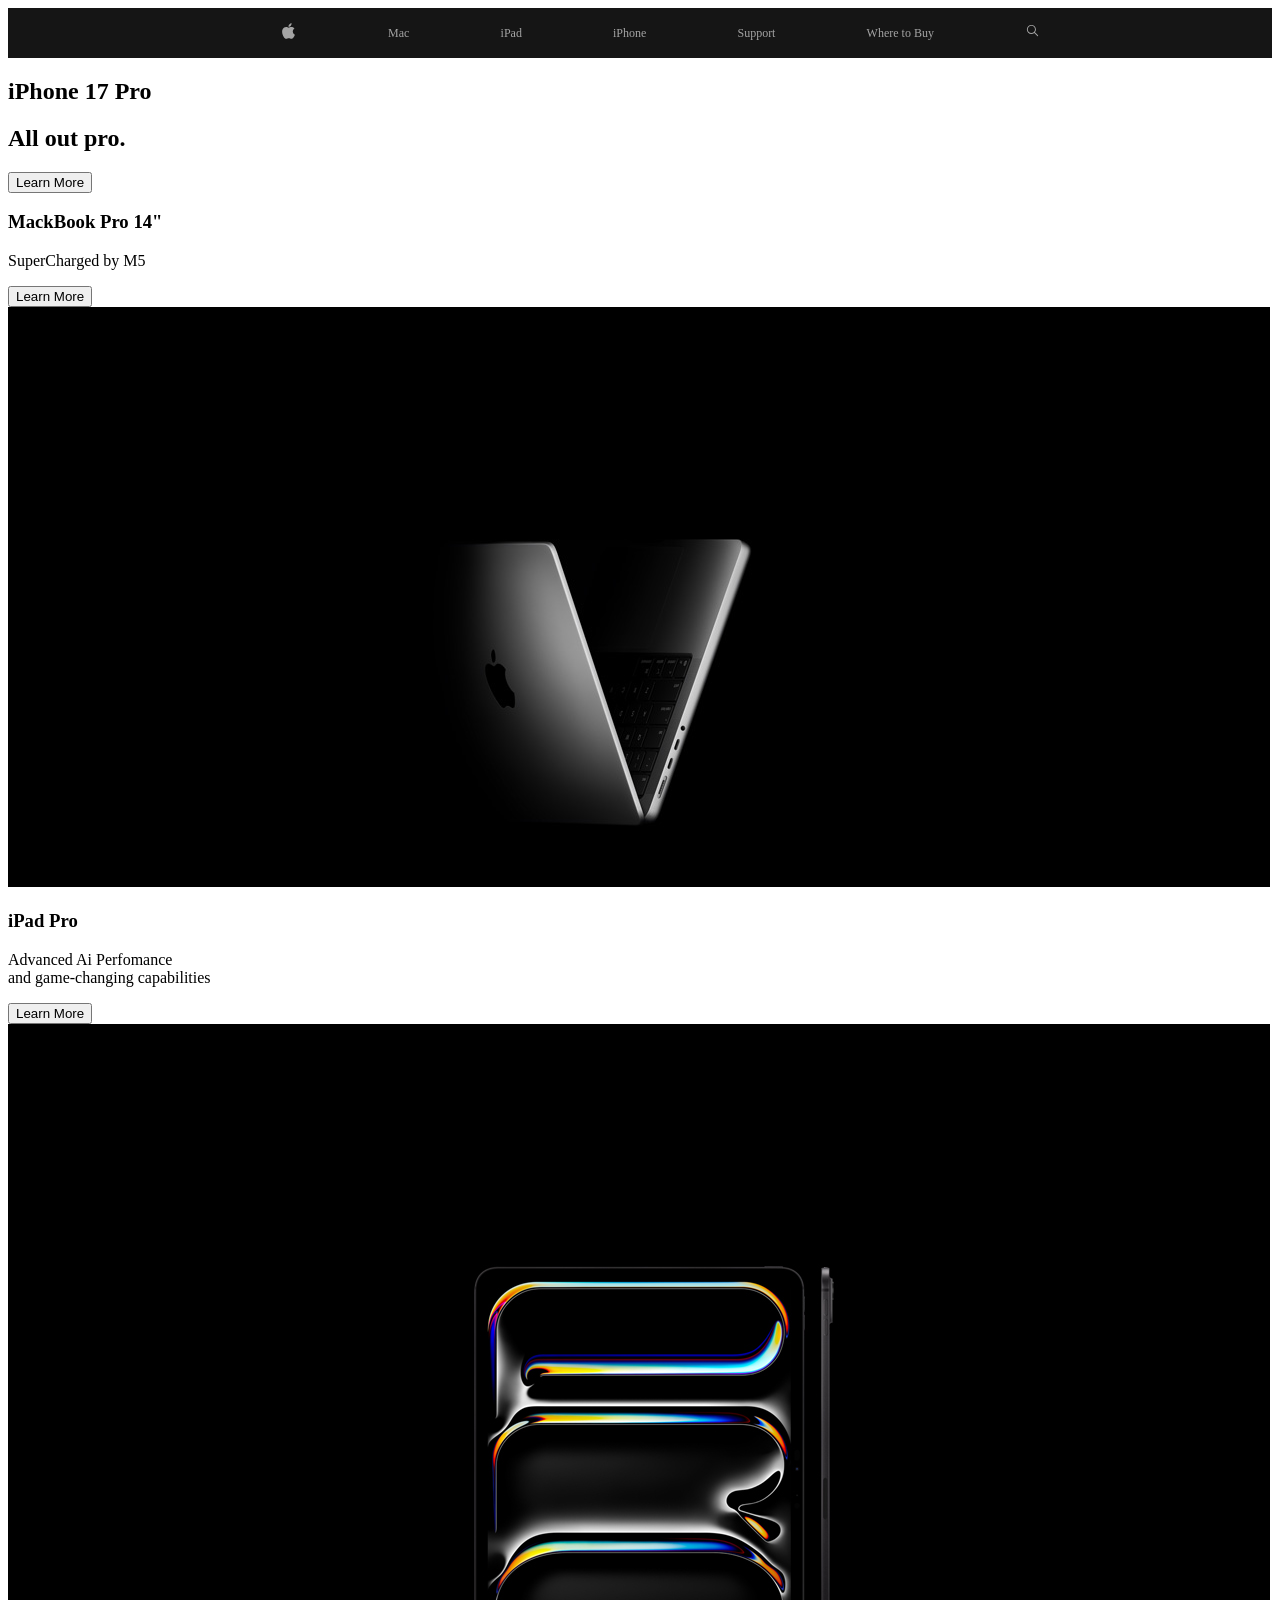
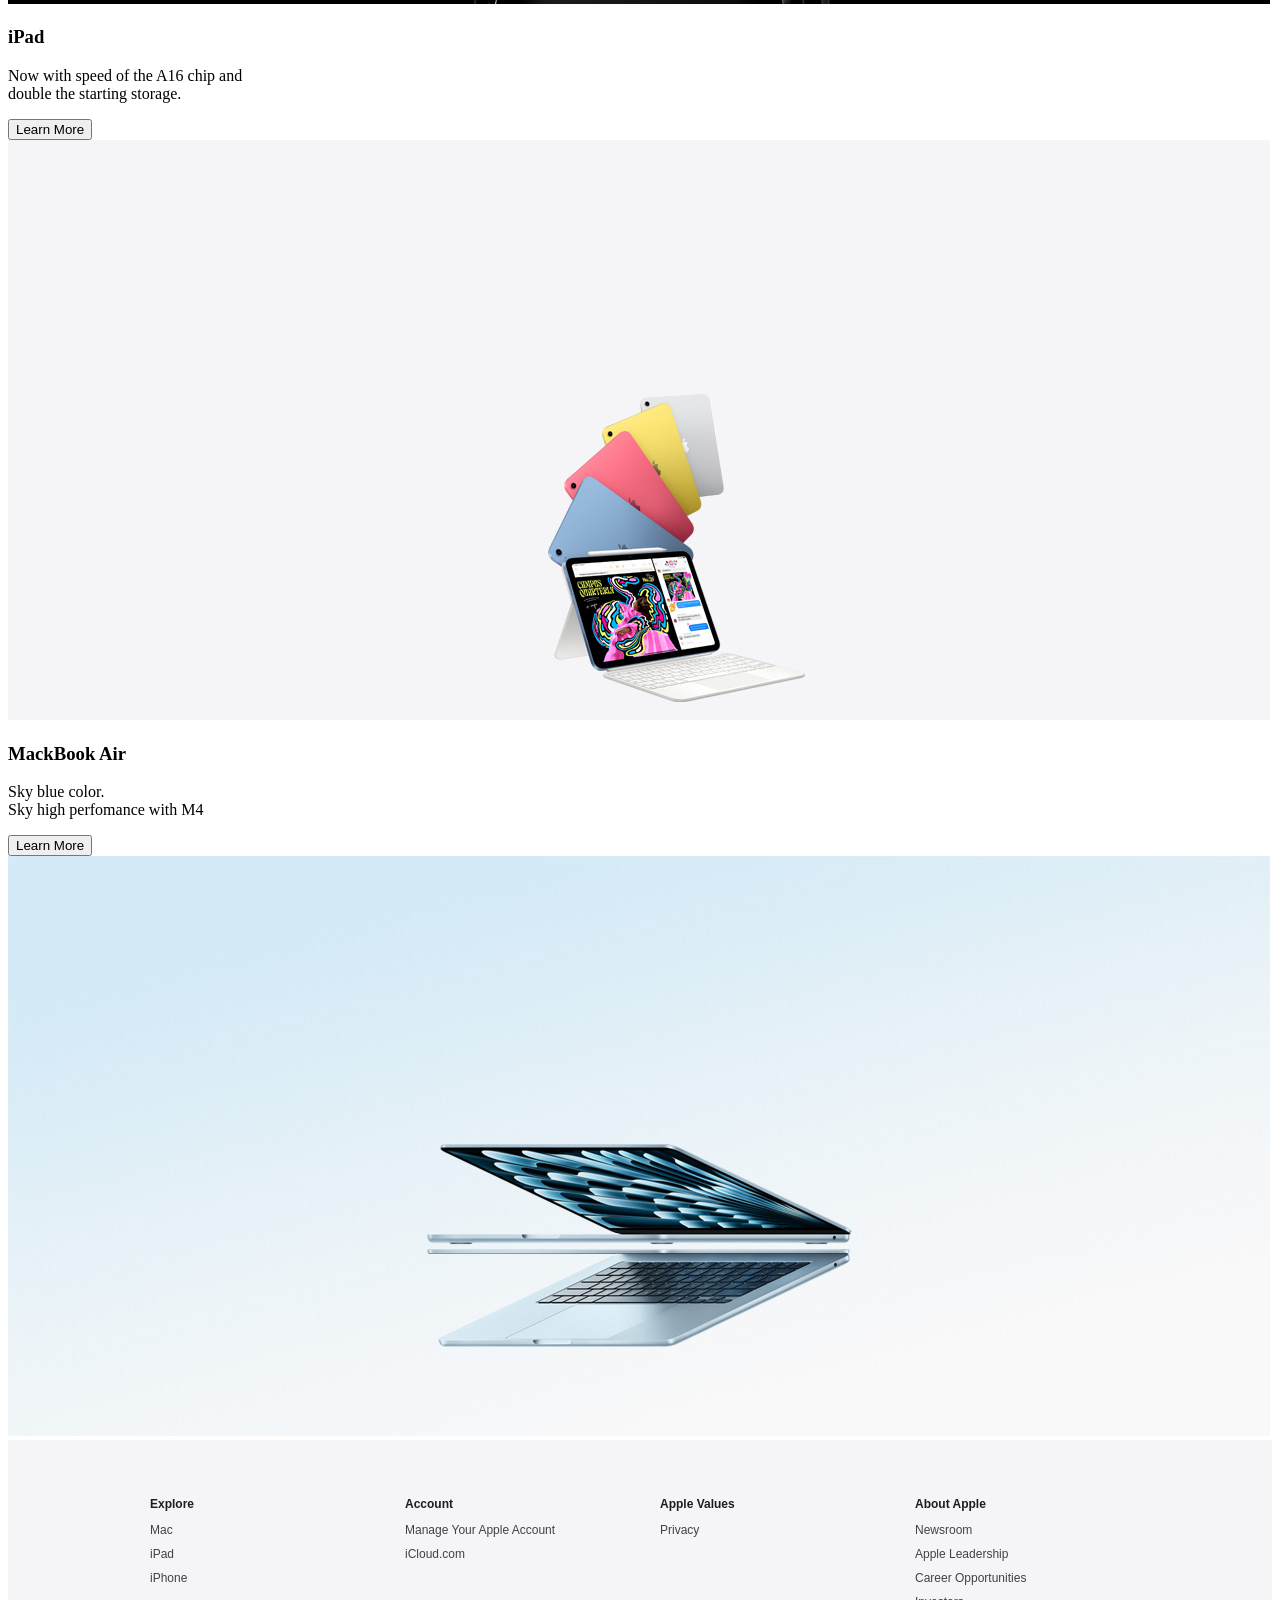
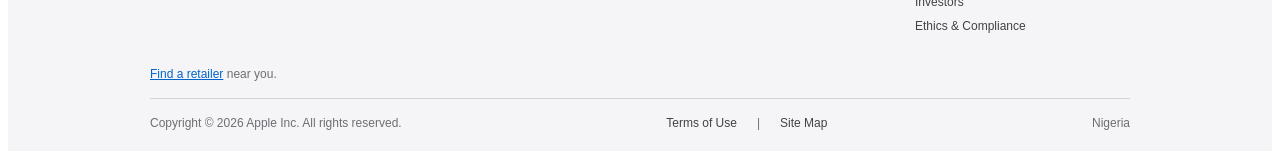
==== commit 9e5a5b49: "Merge pull request #10 from denolavicky/Footer_Section Footer section" ====
--- a/index.html
+++ b/index.html
@@ -7,11 +7,11 @@
 
     <!-- ⚠️ DO NOT TOUCH — Tech Lead manages this -->
     <link rel="stylesheet" href="base.css" />
-    <link rel="stylesheet" href="/Ldcss/navbar.css" />
-    <link rel="stylesheet" href="/Ldcss/hero.css" />
-    <link rel="stylesheet" href="/Ldcss/products.css" />
-    <link rel="stylesheet" href="/Ldcss/features.css" />
-    <link rel="stylesheet" href="/Ldcss/footer.css" />
+    <link rel="stylesheet" href="Ldcss/navbar.css" />
+    <link rel="stylesheet" href="Ldcss/hero.css" />
+    <link rel="stylesheet" href="Ldcss/products.css" />
+    <link rel="stylesheet" href="Ldcss/features.css" />
+    <link rel="stylesheet" href="Ldcss/footer.css" />
   </head>
   <body>
 
@@ -21,141 +21,145 @@
       CSS: /Ldcss/navbar.css
       Rule: all your styles must start with .navbar
     ================================================ -->
-    <header>
+    
+             
+      <header>
       <!-- DEV 1 PUT YOUR HTML HERE -->
-      <nav class="navbar">
-        <div class="navContainer">
-          <ul class="nav--List">
-            <li class="apple-drop">
-              <a href="index.html">
-                <svg class="icon" xmlns="http://www.w3.org/2000/svg" x="0px" y="0px" width="17" height="17"
-                  viewBox="0 0 30 30">
-                  <path
-                    d="M25.565,9.785c-0.123,0.077-3.051,1.702-3.051,5.305c0.138,4.109,3.695,5.55,3.756,5.55 c-0.061,0.077-0.537,1.963-1.947,3.94C23.204,26.283,21.962,28,20.076,28c-1.794,0-2.438-1.135-4.508-1.135 c-2.223,0-2.852,1.135-4.554,1.135c-1.886,0-3.22-1.809-4.4-3.496c-1.533-2.208-2.836-5.673-2.882-9 c-0.031-1.763,0.307-3.496,1.165-4.968c1.211-2.055,3.373-3.45,5.734-3.496c1.809-0.061,3.419,1.242,4.523,1.242 c1.058,0,3.036-1.242,5.274-1.242C21.394,7.041,23.97,7.332,25.565,9.785z M15.001,6.688c-0.322-1.61,0.567-3.22,1.395-4.247 c1.058-1.242,2.729-2.085,4.17-2.085c0.092,1.61-0.491,3.189-1.533,4.339C18.098,5.937,16.488,6.872,15.001,6.688z">
-                  </path>
-                </svg></a>
-            </li>
-    
-            <li class="mac-drop">
-              <a href="mac.html" class="icon2">Mac</a>
-              <ul class="dropdown--mac">
-                <div>
+        <nav class="navbar">
+          <div class="navContainer">
+            <ul class="nav--List">
+              <li class="apple-drop">
+                <a href="index.html">
+                  <svg class="icon" xmlns="http://www.w3.org/2000/svg" x="0px" y="0px" width="17" height="17"
+                    viewBox="0 0 30 30">
+                    <path
+                      d="M25.565,9.785c-0.123,0.077-3.051,1.702-3.051,5.305c0.138,4.109,3.695,5.55,3.756,5.55 c-0.061,0.077-0.537,1.963-1.947,3.94C23.204,26.283,21.962,28,20.076,28c-1.794,0-2.438-1.135-4.508-1.135 c-2.223,0-2.852,1.135-4.554,1.135c-1.886,0-3.22-1.809-4.4-3.496c-1.533-2.208-2.836-5.673-2.882-9 c-0.031-1.763,0.307-3.496,1.165-4.968c1.211-2.055,3.373-3.45,5.734-3.496c1.809-0.061,3.419,1.242,4.523,1.242 c1.058,0,3.036-1.242,5.274-1.242C21.394,7.041,23.97,7.332,25.565,9.785z M15.001,6.688c-0.322-1.61,0.567-3.22,1.395-4.247 c1.058-1.242,2.729-2.085,4.17-2.085c0.092,1.61-0.491,3.189-1.533,4.339C18.098,5.937,16.488,6.872,15.001,6.688z">
+                    </path>
+                  </svg></a>
+              </li>
+        
+              <li class="mac-drop">
+                <a href="mac.html" class="icon2">Mac</a>
+                <ul class="dropdown--mac">
                   <div>
-                    <li class="explore">Explore All Mac</li>
-                    <li>Macbook Air</li>
-                    <li>Macbook Pro</li>
-                    <li>iMac</li>
-                    <li>Mac Studio</li>
-                    <li>Mac Mini</li>
-                    <li>Mac Pro</li>
-                    <li>Display</li>
-                  </div>
-                  <div>
-                    <li class="explore">More From Mac</li>
-                    <li class="explorer">Mac Support</li>
-                  </div>
-                </div>
-              </ul>
-            </li>
-            <li class="ipad-drop">
-              <a href="ipad.html" class="icon2">iPad</a>
-              <ul class="dropdown--ipad">
-                <div>
-                  <div>
-                    <li class="explore">Explore iPad</li>
-                    <li>Explore All iPad</li>
-                    <li>iPad Pro</li>
-                    <li>iPad Air</li>
-                    <li>iPad</li>
-                    <li>iPad Mini</li>
-                  </div>
-                  <div>
-                    <li class="explore">More From ipad</li>
-                    <li class="explorer">ipad Support</li>
-                  </div>
-                </div>
-              </ul>
-            </li>
-            <li class="iphone-drop">
-              <a href="iphone.html" class="icon2">iPhone</a>
-              <ul class="dropdown--iphone">
-                <div>
-                  <div>
-                    <li class="explore">Explore iPhone</li>
-                    <li>Explore All iPhone</li>
-                    <li>iPhone 17 Pro</li>
-                    <li>iphone Air</li>
-                    <li>iPhone 17</li>
-                    <li>iPhone 16</li>
-                    <li>iPhone 16e</li>
-                  </div>
-                  <div>
-                    <li class="explore">More From iphone</li>
-                    <li class="explorer">iphone Support</li>
-                  </div>
-                </div>
-              </ul>
-            </li>
-            <li class="support-drop">
-              <a href="support.html" class="icon2">Support</a>
-              <div class="dropdown-wrap">
-                <ul class="dropdown--support">
-                  <div>
-                    <div>
-                      <li class="explore">Explore Support</li>
-                      <li>iPhone</li>
-                      <li>Mac</li>
-                      <li>iPad</li>
-                      <li>Music</li>
-                      <li class="explorer">Explore Support</li>
-                    </div>
-                    <div>
-                      <li class="explore">Get Help</li>
-                      <li class="explorer">Community</li>
-                      <li class="explorer">Check Coverage</li>
-                    </div>
-                    <div>
-                      <li class="explore">Helpful Topics</li>
-                      <li class="explorer">Apple Account and Password</li>
-                      <li class="explorer">Billing and Subscription</li>
+                    <div>
+                      <li class="explore">Explore All Mac</li>
+                      <li>Macbook Air</li>
+                      <li>Macbook Pro</li>
+                      <li>iMac</li>
+                      <li>Mac Studio</li>
+                      <li>Mac Mini</li>
+                      <li>Mac Pro</li>
+                      <li>Display</li>
+                    </div>
+                    <div>
+                      <li class="explore">More From Mac</li>
+                      <li class="explorer">Mac Support</li>
                     </div>
                   </div>
                 </ul>
-              </div>
-    
-            </li>
-            <li class="where-drop">
-              <a href="where to buy.html" class="icon2">Where to Buy</a>
-              <ul class="dropdown--where">
-                <div>
-                  <li class="explore">Explore Where to Buy</li>
-                  <li>Authorized Reseller</li>
-                  <li>Services and Support</li>
-                  <li class="explorer">Explore All My to Buy</li>
+              </li>
+              <li class="ipad-drop">
+                <a href="ipad.html" class="icon2">iPad</a>
+                <ul class="dropdown--ipad">
+                  <div>
+                    <div>
+                      <li class="explore">Explore iPad</li>
+                      <li>Explore All iPad</li>
+                      <li>iPad Pro</li>
+                      <li>iPad Air</li>
+                      <li>iPad</li>
+                      <li>iPad Mini</li>
+                    </div>
+                    <div>
+                      <li class="explore">More From ipad</li>
+                      <li class="explorer">ipad Support</li>
+                    </div>
+                  </div>
+                </ul>
+              </li>
+              <li class="iphone-drop">
+                <a href="html_pages/iphone.html" class="icon2">iPhone</a>
+                <ul class="dropdown--iphone">
+                  <div>
+                    <div>
+                      <li class="explore">Explore iPhone</li>
+                      <li>Explore All iPhone</li>
+                      <li>iPhone 17 Pro</li>
+                      <li>iphone Air</li>
+                      <li>iPhone 17</li>
+                      <li>iPhone 16</li>
+                      <li>iPhone 16e</li>
+                    </div>
+                    <div>
+                      <li class="explore">More From iphone</li>
+                      <li class="explorer">iphone Support</li>
+                    </div>
+                  </div>
+                </ul>
+              </li>
+              <li class="support-drop">
+                <a href="support.html" class="icon2">Support</a>
+                <div class="dropdown-wrap">
+                  <ul class="dropdown--support">
+                    <div>
+                      <div>
+                        <li class="explore">Explore Support</li>
+                        <li>iPhone</li>
+                        <li>Mac</li>
+                        <li>iPad</li>
+                        <li>Music</li>
+                        <li class="explorer">Explore Support</li>
+                      </div>
+                      <div>
+                        <li class="explore">Get Help</li>
+                        <li class="explorer">Community</li>
+                        <li class="explorer">Check Coverage</li>
+                      </div>
+                      <div>
+                        <li class="explore">Helpful Topics</li>
+                        <li class="explorer">Apple Account and Password</li>
+                        <li class="explorer">Billing and Subscription</li>
+                      </div>
+                    </div>
+                  </ul>
                 </div>
-              </ul>
-            </li>
-            <li>
-              <a href="#search">
-                <svg class="icon" xmlns="http://www.w3.org/2000/svg" x="0px" y="0px" width="15" height="15"
-                  viewBox="0 0 48 48">
-                  <path
-                    d="M 20.5 6 C 12.509634 6 6 12.50964 6 20.5 C 6 28.49036 12.509634 35 20.5 35 C 23.956359 35 27.133709 33.779044 29.628906 31.75 L 39.439453 41.560547 A 1.50015 1.50015 0 1 0 41.560547 39.439453 L 31.75 29.628906 C 33.779044 27.133709 35 23.956357 35 20.5 C 35 12.50964 28.490366 6 20.5 6 z M 20.5 9 C 26.869047 9 32 14.130957 32 20.5 C 32 23.602612 30.776198 26.405717 28.791016 28.470703 A 1.50015 1.50015 0 0 0 28.470703 28.791016 C 26.405717 30.776199 23.602614 32 20.5 32 C 14.130953 32 9 26.869043 9 20.5 C 9 14.130957 14.130953 9 20.5 9 z">
-                  </path>
-                </svg>
-              </a></li>
-          </ul>
-        </div>
-      </nav>
+        
+              </li>
+              <li class="where-drop">
+                <a href="where to buy.html" class="icon2">Where to Buy</a>
+                <ul class="dropdown--where">
+                  <div>
+                    <li class="explore">Explore Where to Buy</li>
+                    <li>Authorized Reseller</li>
+                    <li>Services and Support</li>
+                    <li class="explorer">Explore All My to Buy</li>
+                  </div>
+                </ul>
+              </li>
+              <li><a href="#search">
+                  <svg class="icon" xmlns="http://www.w3.org/2000/svg" x="0px" y="0px" width="15" height="15"
+                    viewBox="0 0 48 48">
+                    <path
+                      d="M 20.5 6 C 12.509634 6 6 12.50964 6 20.5 C 6 28.49036 12.509634 35 20.5 35 C 23.956359 35 27.133709 33.779044 29.628906 31.75 L 39.439453 41.560547 A 1.50015 1.50015 0 1 0 41.560547 39.439453 L 31.75 29.628906 C 33.779044 27.133709 35 23.956357 35 20.5 C 35 12.50964 28.490366 6 20.5 6 z M 20.5 9 C 26.869047 9 32 14.130957 32 20.5 C 32 23.602612 30.776198 26.405717 28.791016 28.470703 A 1.50015 1.50015 0 0 0 28.470703 28.791016 C 26.405717 30.776199 23.602614 32 20.5 32 C 14.130953 32 9 26.869043 9 20.5 C 9 14.130957 14.130953 9 20.5 9 z">
+                    </path>
+                  </svg>
+                </a></li>
+            </ul>
+          </div>
+        </nav>
     </header>
-
+   
+                 
+           
+ 
 
 
     <main>
 
       <!-- ================================================
         DEV 2 — HERO SECTION - Joshua
-        HTML: here inside <section class="hero">
+        HTML: here inside <ection class="hero">
         CSS:  /Ldcss/hero.css
         Rule: all your styles must start with .hero
       ================================================ -->
@@ -234,7 +238,7 @@
       DEV 5 — FOOTER - Abdul
       HTML: here inside <footer class="apple-footer">
       CSS:  /Ldcss/footer.css
-      Rule: all your styles must start with .footer
+      Rule: all your styles must start with .apple-footer
     ================================================ -->
   
       <!-- DEV 5 PUT YOUR HTML HERE -->
@@ -280,12 +284,19 @@
 
     </div>
 
+    <!-- RETAILER SECTION -->
+
     <div class="footer-retailer">
-       <p><a href="https://locate.apple.com/ng/en/">Find a retailer</a> near you.</p>
+       <p>
+        <a href="https://locate.apple.com/ng/en/">Find a retailer</a> near you.</p>
     </div>
 
+    <!-- DIVIDER -->
+
     <hr>
 
+    <!-- BOTTOM LEGAL BAR -->
+    
     <div class="footer-bottom">
       <p>Copyright © 2026 Apple Inc. All rights reserved.</p>
 
@@ -302,4 +313,4 @@
     </footer>
 
   </body>
-</html>+</html>
--- a/Ldcss/footer.css
+++ b/Ldcss/footer.css
@@ -0,0 +1,139 @@
+/* ================================
+   APPLE FOOTER (Nigeria Version)
+================================ */
+
+.apple-footer {
+  background-color: #f5f5f7;
+  color: #6e6e73;
+  font-family: -apple-system, BlinkMacSystemFont, "SF Pro Text",
+    "SF Pro Display", "Helvetica Neue", Helvetica, Arial, sans-serif;
+  font-size: 12px;
+  line-height: 1.33337;
+  font-weight: 400;
+  padding: 40px 0 20px;
+}
+
+.footer-container {
+  max-width: 980px;
+  margin: 0 auto;
+  padding: 0 22px;
+}
+
+/* ================================
+   TOP LINK COLUMNS
+================================ */
+
+.footer-links {
+  display: grid;
+  grid-template-columns: repeat(4, 1fr);
+  column-gap: 40px;
+  margin-bottom: 24px;
+}
+
+.footer-column h4 {
+  font-size: 12px;
+  font-weight: 600;
+  color: #1d1d1f;
+  margin-bottom: 10px;
+}
+
+.footer-column ul {
+  list-style: none;
+  padding: 0;
+  margin: 0;
+}
+
+.footer-column li {
+  margin-bottom: 8px;
+}
+
+.footer-column a {
+  text-decoration: none;
+  color: #424245;
+  transition: color 0.2s ease;
+}
+
+.footer-column a:hover {
+  text-decoration: underline;
+}
+
+/* ================================
+   RETAILER ROW
+================================ */
+
+.footer-retailer {
+  font-size: 12px;
+  margin-bottom: 16px;
+}
+
+.footer-retailer a { 
+  text-decoration: underline;
+  color: #06c;
+}
+
+
+/* ================================
+   DIVIDER
+================================ */
+
+.apple-footer hr {
+  border: none;
+  border-top: 1px solid #d2d2d7;
+  margin: 16px 0;
+}
+
+/* ================================
+   BOTTOM LEGAL ROW
+================================ */
+
+.footer-bottom {
+  display: flex;
+  align-items: center;
+  justify-content: space-between;
+  font-size: 12px;
+}
+
+.footer-legal-links {
+  display: flex;
+  gap: 20px;
+}
+
+.footer-legal-links a {
+  color: #424245;
+  text-decoration: none;
+}
+
+.footer-legal-links a:hover {
+  text-decoration: underline;
+}
+
+.footer-bottom p {
+  margin: 0;
+}
+
+.apple-footer {
+  background: #f5f5f7;
+  width: 100%;
+}
+
+/* ================================
+   RESPONSIVE
+================================ */
+
+@media (max-width: 768px) {
+
+  .footer-links {
+    grid-template-columns: 1fr;
+    row-gap: 24px;
+  }
+
+  .footer-bottom {
+    flex-direction: column;
+    align-items: flex-start;
+    gap: 10px;
+  }
+
+  .footer-legal-links {
+    gap: 12px;
+  }
+}
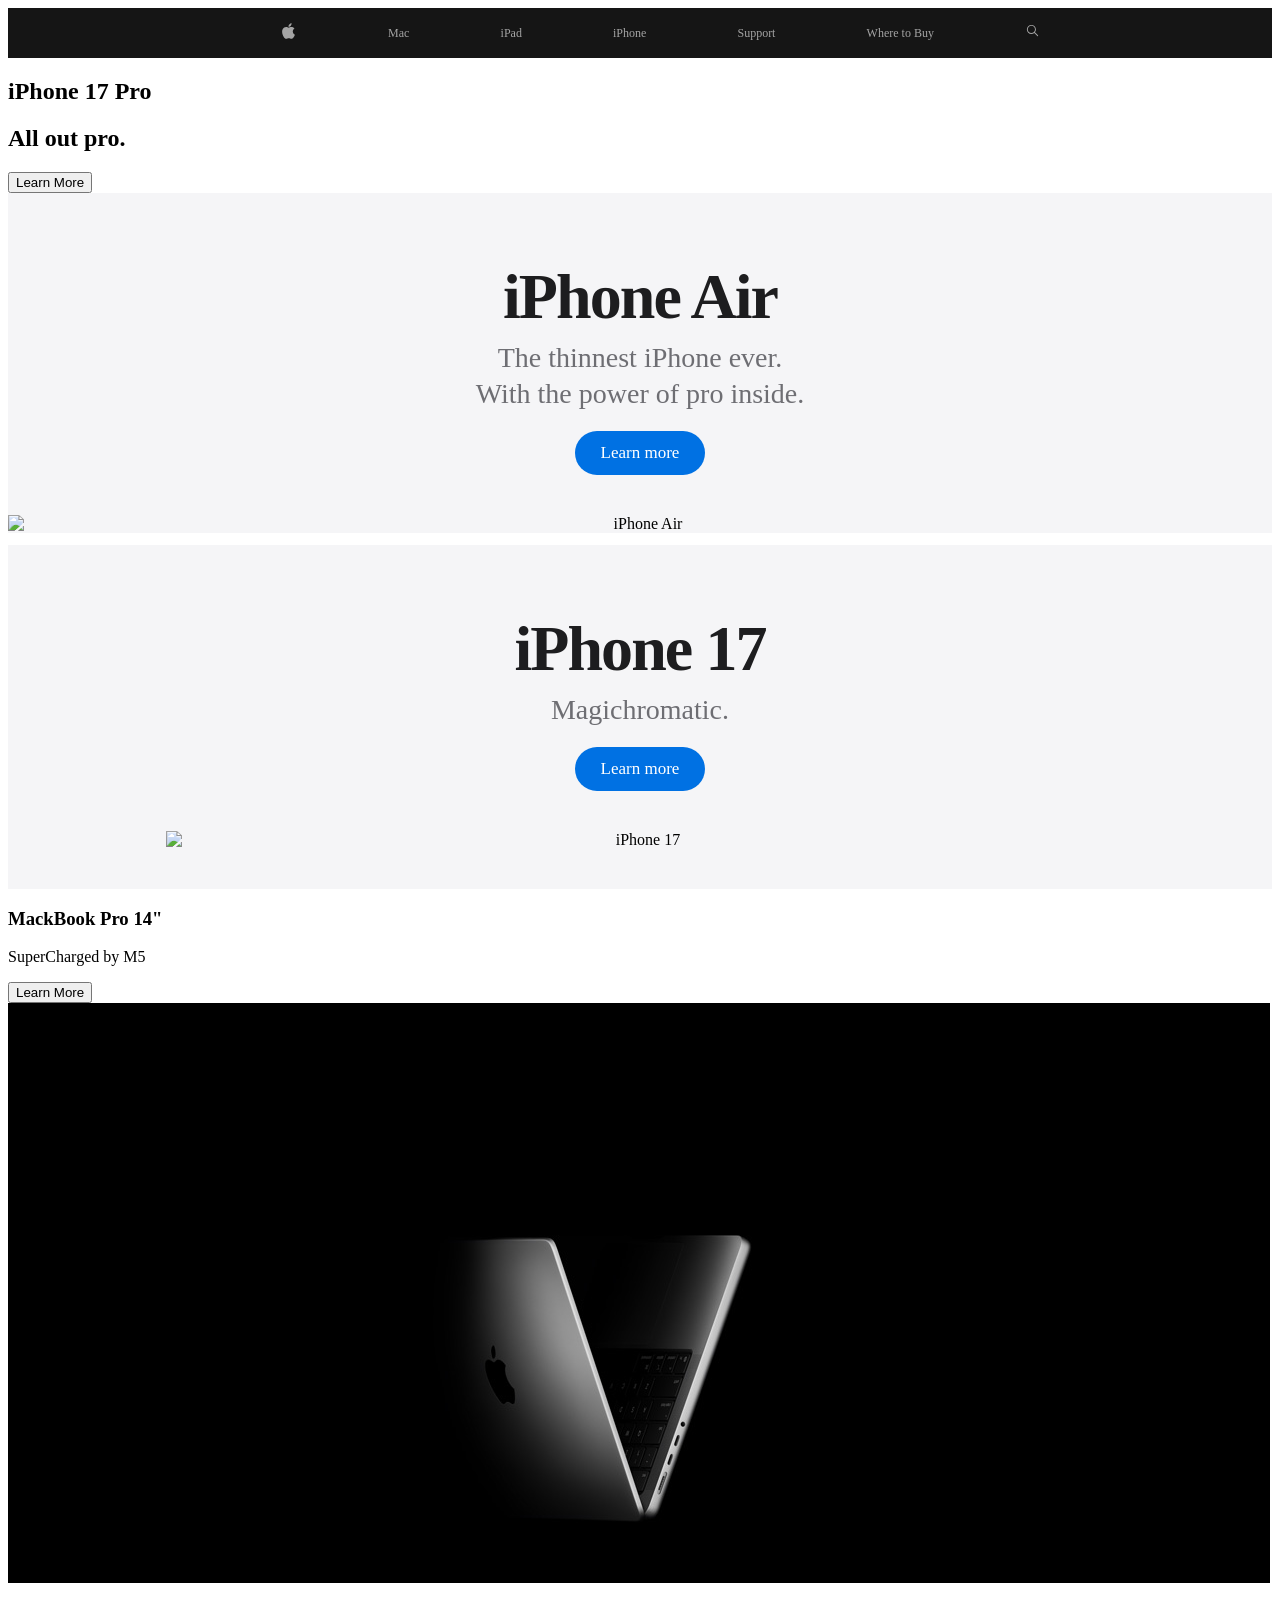
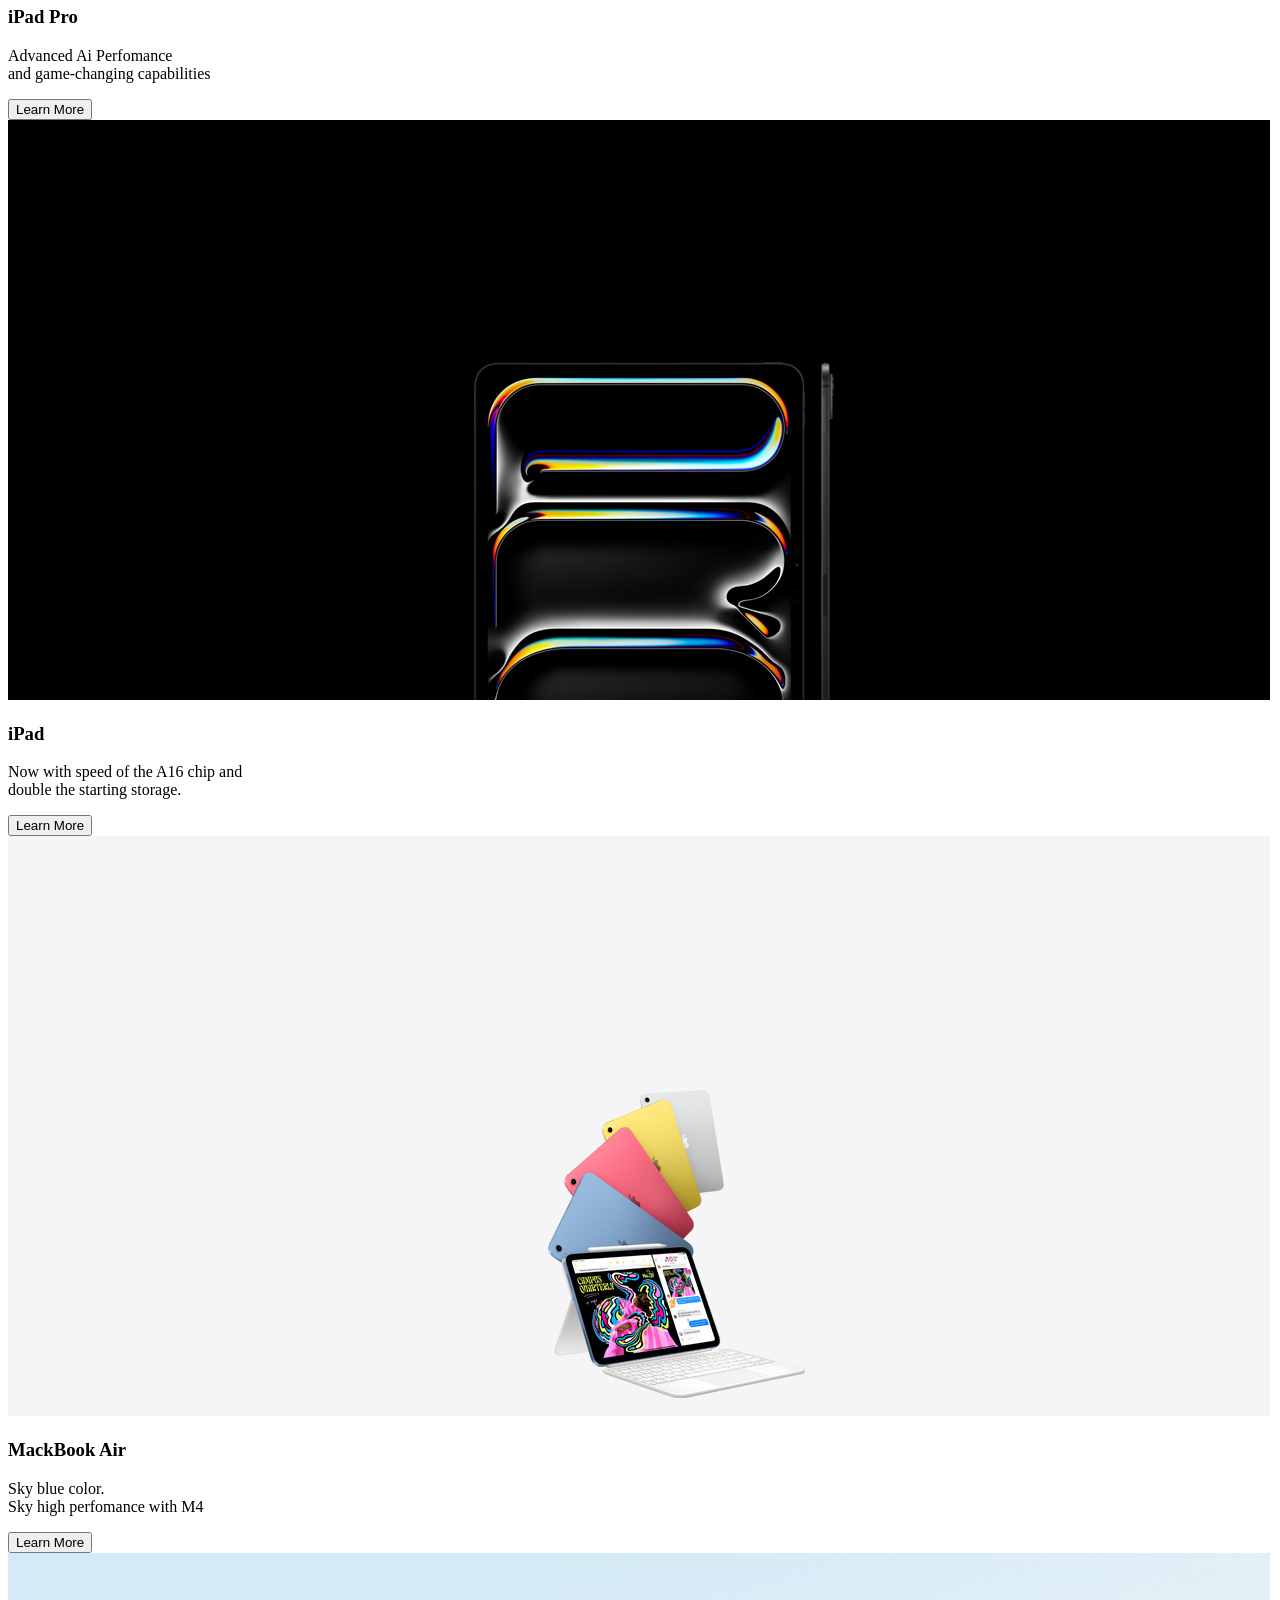
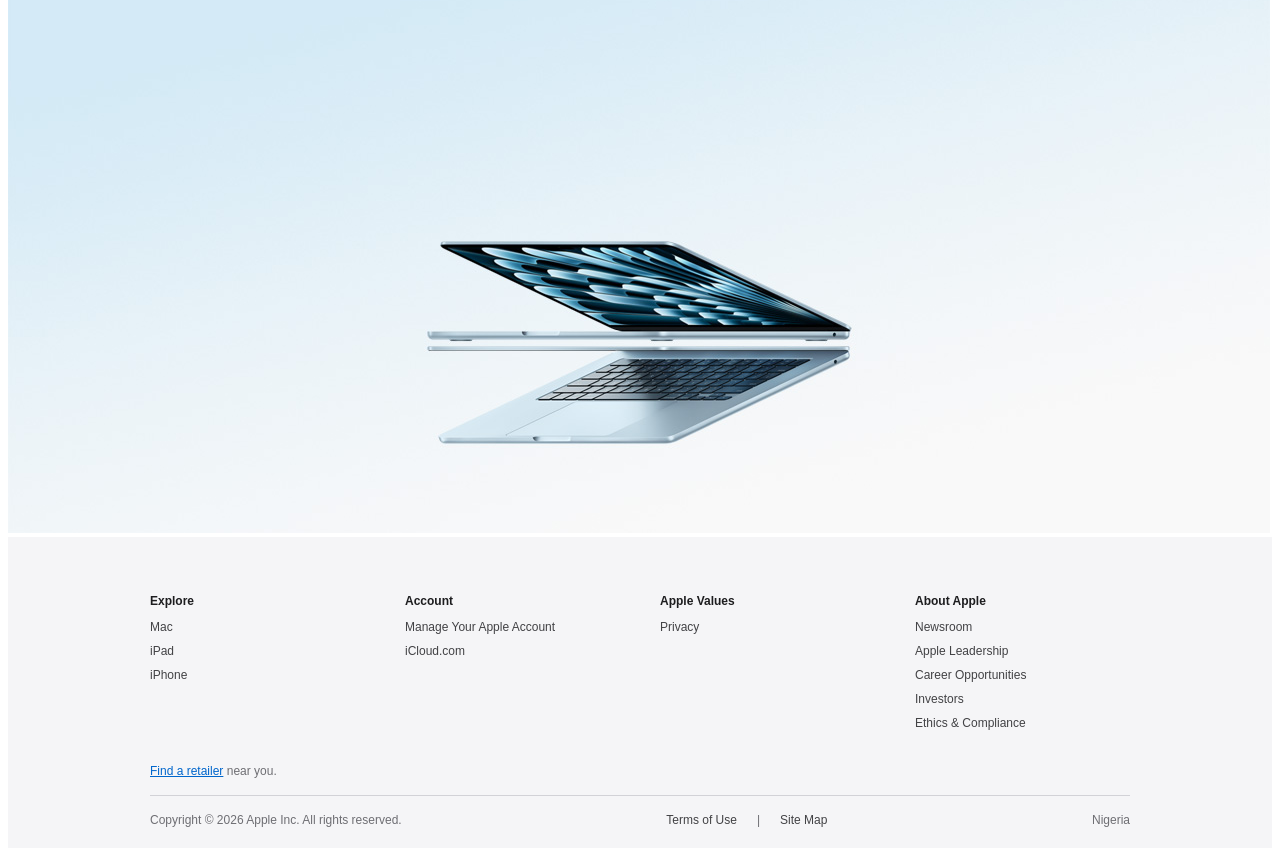
==== commit adcf1d6a: "Jerrie - completed iphone feature section" ====
--- a/index.html
+++ b/index.html
@@ -7,11 +7,11 @@
 
     <!-- ⚠️ DO NOT TOUCH — Tech Lead manages this -->
     <link rel="stylesheet" href="base.css" />
-    <link rel="stylesheet" href="Ldcss/navbar.css" />
-    <link rel="stylesheet" href="Ldcss/hero.css" />
-    <link rel="stylesheet" href="Ldcss/products.css" />
-    <link rel="stylesheet" href="Ldcss/features.css" />
-    <link rel="stylesheet" href="Ldcss/footer.css" />
+    <link rel="stylesheet" href="/Ldcss/navbar.css" />
+    <link rel="stylesheet" href="/Ldcss/hero.css" />
+    <link rel="stylesheet" href="/Ldcss/products.css" />
+    <link rel="stylesheet" href="/Ldcss/features.css" />
+    <link rel="stylesheet" href="/Ldcss/footer.css" />
   </head>
   <body>
 
@@ -21,9 +21,7 @@
       CSS: /Ldcss/navbar.css
       Rule: all your styles must start with .navbar
     ================================================ -->
-    
-             
-      <header>
+    <header>
       <!-- DEV 1 PUT YOUR HTML HERE -->
         <nav class="navbar">
           <div class="navContainer">
@@ -41,87 +39,56 @@
               <li class="mac-drop">
                 <a href="mac.html" class="icon2">Mac</a>
                 <ul class="dropdown--mac">
-                  <div>
-                    <div>
-                      <li class="explore">Explore All Mac</li>
-                      <li>Macbook Air</li>
-                      <li>Macbook Pro</li>
-                      <li>iMac</li>
-                      <li>Mac Studio</li>
-                      <li>Mac Mini</li>
-                      <li>Mac Pro</li>
-                      <li>Display</li>
-                    </div>
-                    <div>
-                      <li class="explore">More From Mac</li>
-                      <li class="explorer">Mac Support</li>
-                    </div>
-                  </div>
+                  <li class="explore">Explore All Mac</li>
+                  <li>Macbook Air</li>
+                  <li>Macbook Pro</li>
+                  <li>iMac</li>
+                  <li>Mac Studio</li>
+                  <li>Mac Mini</li>
+                  <li>Mac Pro</li>
+                  <li>Display</li>
                 </ul>
               </li>
               <li class="ipad-drop">
                 <a href="ipad.html" class="icon2">iPad</a>
                 <ul class="dropdown--ipad">
-                  <div>
-                    <div>
-                      <li class="explore">Explore iPad</li>
-                      <li>Explore All iPad</li>
-                      <li>iPad Pro</li>
-                      <li>iPad Air</li>
-                      <li>iPad</li>
-                      <li>iPad Mini</li>
-                    </div>
-                    <div>
-                      <li class="explore">More From ipad</li>
-                      <li class="explorer">ipad Support</li>
-                    </div>
-                  </div>
+                  <li class="explore">Explore iPad</li>
+                  <li>Explore All iPad</li>
+                  <li>iPad Pro</li>
+                  <li>iPad Air</li>
+                  <li>iPad</li>
+                  <li>iPad Mini</li>
                 </ul>
               </li>
               <li class="iphone-drop">
-                <a href="html_pages/iphone.html" class="icon2">iPhone</a>
+                <a href="/html_pages/iphone.html" class="icon2">iPhone</a>
                 <ul class="dropdown--iphone">
-                  <div>
-                    <div>
-                      <li class="explore">Explore iPhone</li>
-                      <li>Explore All iPhone</li>
-                      <li>iPhone 17 Pro</li>
-                      <li>iphone Air</li>
-                      <li>iPhone 17</li>
-                      <li>iPhone 16</li>
-                      <li>iPhone 16e</li>
-                    </div>
-                    <div>
-                      <li class="explore">More From iphone</li>
-                      <li class="explorer">iphone Support</li>
-                    </div>
-                  </div>
+                  <li class="explore">Explore iPhone</li>
+                  <li>Explore All iPhone</li>
+                  <li>iPhone 17 Pro</li>
+                  <li>iphone Air</li>
+                  <li>iPhone 17</li>
+                  <li>iPhone 16</li>
+                  <li>iPhone 16e</li>
                 </ul>
               </li>
               <li class="support-drop">
                 <a href="support.html" class="icon2">Support</a>
+        
                 <div class="dropdown-wrap">
+        
                   <ul class="dropdown--support">
-                    <div>
-                      <div>
-                        <li class="explore">Explore Support</li>
-                        <li>iPhone</li>
-                        <li>Mac</li>
-                        <li>iPad</li>
-                        <li>Music</li>
-                        <li class="explorer">Explore Support</li>
-                      </div>
-                      <div>
-                        <li class="explore">Get Help</li>
-                        <li class="explorer">Community</li>
-                        <li class="explorer">Check Coverage</li>
-                      </div>
-                      <div>
-                        <li class="explore">Helpful Topics</li>
-                        <li class="explorer">Apple Account and Password</li>
-                        <li class="explorer">Billing and Subscription</li>
-                      </div>
-                    </div>
+                    <li class="explore">Explore Support</li>
+                    <li>iPhone</li>
+                    <li>Mac</li>
+                    <li>iPad</li>
+                    <li>Music</li><br><br>
+                    <li class="explore">Get Help</li>
+                    <li>Community</li>
+                    <li>Check Coverage</li>
+                    <li>Helpful Topics</li>
+                    <li>Apple Account and Password</li>
+                    <li>Billing and Subscription</li>
                   </ul>
                 </div>
         
@@ -129,12 +96,10 @@
               <li class="where-drop">
                 <a href="where to buy.html" class="icon2">Where to Buy</a>
                 <ul class="dropdown--where">
-                  <div>
-                    <li class="explore">Explore Where to Buy</li>
-                    <li>Authorized Reseller</li>
-                    <li>Services and Support</li>
-                    <li class="explorer">Explore All My to Buy</li>
-                  </div>
+                  <li class="explore">Explore Where to Buy</li>
+                  <li>Authorized Reseller</li>
+                  <li>Services and Support</li>
+                  <li>Explore All My to Buy</li>
                 </ul>
               </li>
               <li><a href="#search">
@@ -149,17 +114,13 @@
           </div>
         </nav>
     </header>
-   
-                 
-           
- 
 
 
     <main>
 
       <!-- ================================================
         DEV 2 — HERO SECTION - Joshua
-        HTML: here inside <ection class="hero">
+        HTML: here inside <section class="hero">
         CSS:  /Ldcss/hero.css
         Rule: all your styles must start with .hero
       ================================================ -->
@@ -176,7 +137,7 @@
         <!-- <img src="iphone img/image.jpeg" alt="iphone 17 pr0" width/> -->
         </div>
       </section>
-      </section>
+      
 
 
       <!-- ================================================
@@ -185,10 +146,63 @@
         CSS:  /Ldcss/products.css
         Rule: all your styles must start with .products
       ================================================ -->
-      <section class="products">
-        <!-- DEV 3 PUT YOUR HTML HERE -->
+      
+  <!-- DEV 3 PUT YOUR HTML HERE -->
+
+   <section class="products" style="width:100%;overflow:hidden;margin:0;padding:0;">
+
+        <!-- iPhone Air Hero -->
+        <section class="products-hero products-hero--light" style="width:100%;overflow:hidden;text-align:center;padding-top:70px;padding-bottom:0;background-color:#f5f5f7;">
+
+          <div class="products-hero__inner" style="max-width:700px;margin:0 auto;padding:0 24px;text-align:center;">
+            <h2 class="products-hero__headline" style="font-size:64px;font-weight:600;line-height:1.05;letter-spacing:-0.03em;color:#1d1d1f;margin:0 0 10px 0;text-align:center;">iPhone Air</h2>
+            <p class="products-hero__subhead" style="font-size:28px;font-weight:400;line-height:1.3;color:#6e6e73;margin:0 0 18px 0;text-align:center;">
+              The thinnest iPhone ever.<br>
+              With the power of pro inside.
+            </p>
+            <div class="products-hero__ctas" style="margin:0 0 40px 0;text-align:center;">
+              <a href="#" class="products-hero__btn" style="display:inline-block;background-color:#0071e3;color:#fff;padding:12px 26px;border-radius:980px;text-decoration:none;font-size:17px;font-weight:400;line-height:1.2;">Learn more</a>
+            </div>
+          </div>
+
+          <figure class="products-hero__image-wrap" style="margin:0;padding:0;width:100%;max-width:100%;overflow:hidden;">
+            <img
+              class="products-hero__image"
+              src="Assets/Images/asset 20.jpeg"
+              alt="iPhone Air"
+              style="display:block;width:100%;max-width:100%;height:auto;"
+            >
+          </figure>
+
+        </section>
+
+        <!-- Thin white divider line like Apple -->
+        <div class="products-divider" style="width:100%;height:12px;background-color:#fff;"></div>
+
+        <!-- iPhone 17 Hero -->
+        <section class="products-hero products-hero--dark" style="width:100%;overflow:hidden;text-align:center;padding-top:70px;padding-bottom:40px;background-color:#f5f5f7;">
+
+          <div class="products-hero__inner" style="max-width:700px;margin:0 auto;padding:0 24px;text-align:center;">
+            <h2 class="products-hero__headline" style="font-size:64px;font-weight:600;line-height:1.05;letter-spacing:-0.03em;color:#1d1d1f;margin:0 0 10px 0;text-align:center;">iPhone 17</h2>
+            <p class="products-hero__subhead" style="font-size:28px;font-weight:400;line-height:1.3;color:#6e6e73;margin:0 0 18px 0;text-align:center;">Magichromatic.</p>
+            <div class="products-hero__ctas" style="margin:0 0 40px 0;text-align:center;">
+              <a href="#" class="products-hero__btn" style="display:inline-block;background-color:#0071e3;color:#fff;padding:12px 26px;border-radius:980px;text-decoration:none;font-size:17px;font-weight:400;line-height:1.2;">Learn more</a>
+            </div>
+          </div>
+
+          <figure class="products-hero__image-wrap" style="margin:0;padding:0;width:100%;max-width:100%;overflow:hidden;text-align:center;">
+            <img
+              class="products-hero__image"
+              src="Assets/Images/asset 21.jpeg"
+              alt="iPhone 17"
+              style="display:block;max-width:75%;height:auto;margin:0 auto;"
+            >
+          </figure>
+
+        </section>
+
       </section>
-
+      
 
       <!-- ================================================
         DEV 4 — FEATURES SECTION - Simon
@@ -238,7 +252,7 @@
       DEV 5 — FOOTER - Abdul
       HTML: here inside <footer class="apple-footer">
       CSS:  /Ldcss/footer.css
-      Rule: all your styles must start with .apple-footer
+      Rule: all your styles must start with .footer
     ================================================ -->
   
       <!-- DEV 5 PUT YOUR HTML HERE -->
@@ -284,19 +298,12 @@
 
     </div>
 
-    <!-- RETAILER SECTION -->
-
     <div class="footer-retailer">
-       <p>
-        <a href="https://locate.apple.com/ng/en/">Find a retailer</a> near you.</p>
+       <p><a href="https://locate.apple.com/ng/en/">Find a retailer</a> near you.</p>
     </div>
 
-    <!-- DIVIDER -->
-
     <hr>
 
-    <!-- BOTTOM LEGAL BAR -->
-    
     <div class="footer-bottom">
       <p>Copyright © 2026 Apple Inc. All rights reserved.</p>
 
@@ -313,4 +320,4 @@
     </footer>
 
   </body>
-</html>
+</html>
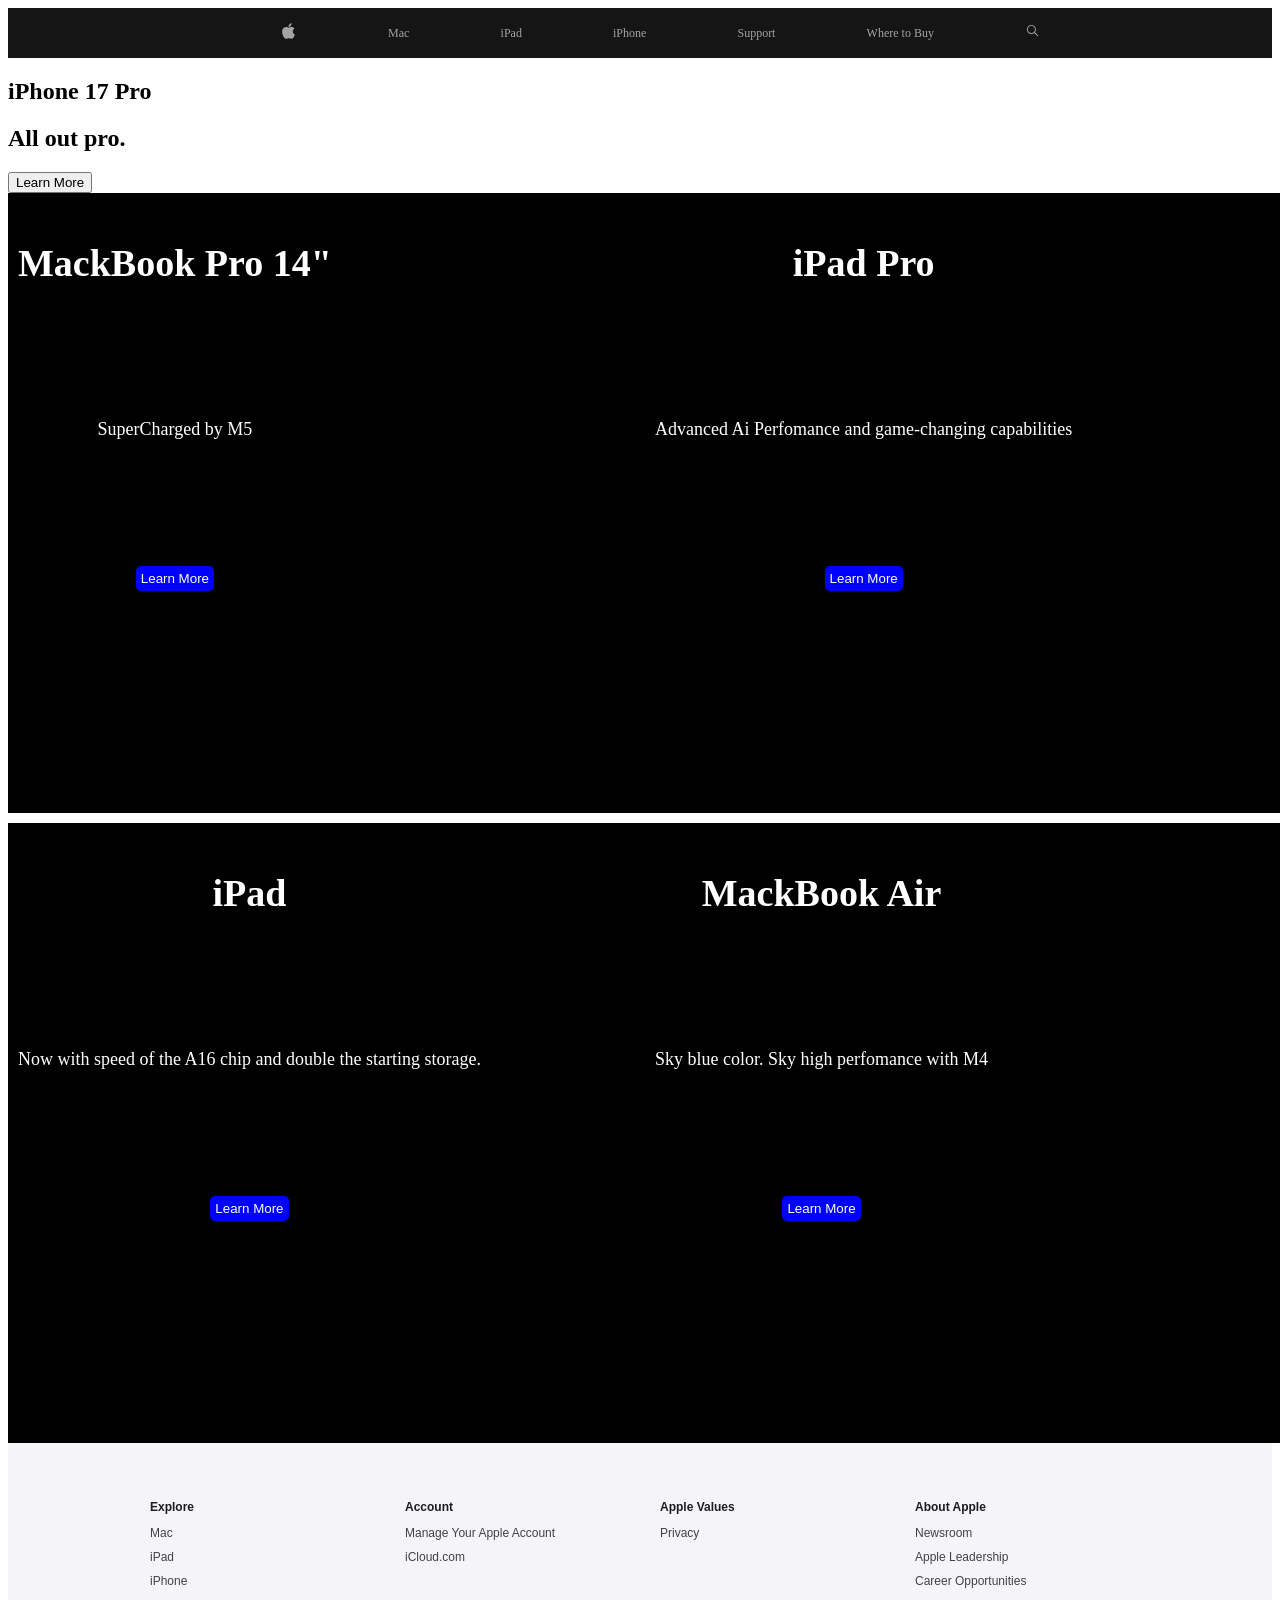
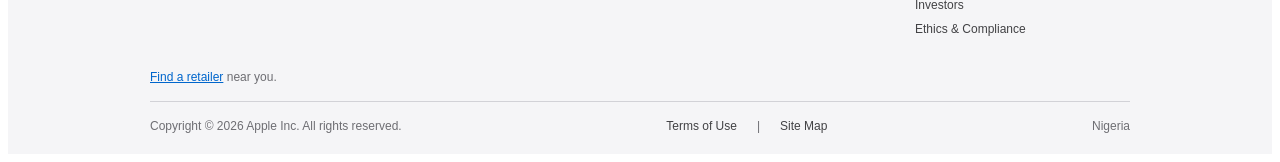
==== commit 5197f2ea: "iphone and index page" ====
--- a/index.html
+++ b/index.html
@@ -10,7 +10,7 @@
     <link rel="stylesheet" href="/Ldcss/navbar.css" />
     <link rel="stylesheet" href="/Ldcss/hero.css" />
     <link rel="stylesheet" href="/Ldcss/products.css" />
-    <link rel="stylesheet" href="/Ldcss/features.css" />
+    <link rel="stylesheet" href="/Ldcss/feature.css" />
     <link rel="stylesheet" href="/Ldcss/footer.css" />
   </head>
   <body>
@@ -137,7 +137,7 @@
         <!-- <img src="iphone img/image.jpeg" alt="iphone 17 pr0" width/> -->
         </div>
       </section>
-      
+      </section>
 
 
       <!-- ================================================
@@ -146,63 +146,10 @@
         CSS:  /Ldcss/products.css
         Rule: all your styles must start with .products
       ================================================ -->
-      
-  <!-- DEV 3 PUT YOUR HTML HERE -->
-
-   <section class="products" style="width:100%;overflow:hidden;margin:0;padding:0;">
-
-        <!-- iPhone Air Hero -->
-        <section class="products-hero products-hero--light" style="width:100%;overflow:hidden;text-align:center;padding-top:70px;padding-bottom:0;background-color:#f5f5f7;">
-
-          <div class="products-hero__inner" style="max-width:700px;margin:0 auto;padding:0 24px;text-align:center;">
-            <h2 class="products-hero__headline" style="font-size:64px;font-weight:600;line-height:1.05;letter-spacing:-0.03em;color:#1d1d1f;margin:0 0 10px 0;text-align:center;">iPhone Air</h2>
-            <p class="products-hero__subhead" style="font-size:28px;font-weight:400;line-height:1.3;color:#6e6e73;margin:0 0 18px 0;text-align:center;">
-              The thinnest iPhone ever.<br>
-              With the power of pro inside.
-            </p>
-            <div class="products-hero__ctas" style="margin:0 0 40px 0;text-align:center;">
-              <a href="#" class="products-hero__btn" style="display:inline-block;background-color:#0071e3;color:#fff;padding:12px 26px;border-radius:980px;text-decoration:none;font-size:17px;font-weight:400;line-height:1.2;">Learn more</a>
-            </div>
-          </div>
-
-          <figure class="products-hero__image-wrap" style="margin:0;padding:0;width:100%;max-width:100%;overflow:hidden;">
-            <img
-              class="products-hero__image"
-              src="Assets/Images/asset 20.jpeg"
-              alt="iPhone Air"
-              style="display:block;width:100%;max-width:100%;height:auto;"
-            >
-          </figure>
-
-        </section>
-
-        <!-- Thin white divider line like Apple -->
-        <div class="products-divider" style="width:100%;height:12px;background-color:#fff;"></div>
-
-        <!-- iPhone 17 Hero -->
-        <section class="products-hero products-hero--dark" style="width:100%;overflow:hidden;text-align:center;padding-top:70px;padding-bottom:40px;background-color:#f5f5f7;">
-
-          <div class="products-hero__inner" style="max-width:700px;margin:0 auto;padding:0 24px;text-align:center;">
-            <h2 class="products-hero__headline" style="font-size:64px;font-weight:600;line-height:1.05;letter-spacing:-0.03em;color:#1d1d1f;margin:0 0 10px 0;text-align:center;">iPhone 17</h2>
-            <p class="products-hero__subhead" style="font-size:28px;font-weight:400;line-height:1.3;color:#6e6e73;margin:0 0 18px 0;text-align:center;">Magichromatic.</p>
-            <div class="products-hero__ctas" style="margin:0 0 40px 0;text-align:center;">
-              <a href="#" class="products-hero__btn" style="display:inline-block;background-color:#0071e3;color:#fff;padding:12px 26px;border-radius:980px;text-decoration:none;font-size:17px;font-weight:400;line-height:1.2;">Learn more</a>
-            </div>
-          </div>
-
-          <figure class="products-hero__image-wrap" style="margin:0;padding:0;width:100%;max-width:100%;overflow:hidden;text-align:center;">
-            <img
-              class="products-hero__image"
-              src="Assets/Images/asset 21.jpeg"
-              alt="iPhone 17"
-              style="display:block;max-width:75%;height:auto;margin:0 auto;"
-            >
-          </figure>
-
-        </section>
-
-      </section>
-      
+      <section class="products">
+        <!-- DEV 3 PUT YOUR HTML HERE -->
+      </section>
+
 
       <!-- ================================================
         DEV 4 — FEATURES SECTION - Simon
@@ -213,36 +160,46 @@
       <section class="features">
         <!-- DEV 4 PUT YOUR HTML HERE -->
          <section class="iphone">
-    <div class="write-up">
-
-      <h1>MackBook Pro 14"</h1>
-      <p>SuperCharged by M5</p>
-      <button>Learn More</button>
-      <img class="A" src="image/asset 22.jpeg" alt="">
-    </div>
-    
-      <div class="write-up">
-        <h1>iPad Pro</h1>
-        <p>Advanced Ai Perfomance<br>and game-changing capabilities</p>
-        <button>Learn More</button> 
-        <img class="A" src="image/asset 23.jpeg" alt="">   
-      </div>
-      
-      <div class="write-up">
-        <h1>iPad</h1>
-        <p>Now with speed of the A16 chip and <br>
-        double the starting storage.</p>
-        <button>Learn More</button>
-        <img class="C" src="image/asset 24.jpeg" alt="">
-
-      </div>
-          <div class="write-up">
-            <h1>MackBook Air</h1>
-            <p>Sky blue color. <br>Sky high perfomance with M4</p>
-            <button>Learn More</button>
-            <img class="C" src="image/asset 25.jpeg" alt="">
+
+            <div class="write-up">
+              <h1>MackBook Pro 14"</h1>
+              <p>SuperCharged by M5</p>
+              <div class="N">
+                    <button class="Z">Learn More</button>
+                  </div>
+              <img class="A" src="Assets/image/asset 22.jpeg" alt="">
+            </div>
+            
+              <div class="write-up">
+                <h1>iPad Pro</h1>
+                <p>Advanced Ai Perfomance and game-changing capabilities</p>
+                <div class="N">
+                    <button class="Z">Learn More</button>
+                  </div>
+                <img class="A" src="Assets/image/asset 23.jpeg" alt="">   
+              </div>
+
+                <div class="write-up">
+                  <h1>iPad</h1>
+                  <p>Now with speed of the A16 chip and 
+                  double the starting storage.</p>
+                  <div class="N">
+                    <button class="Z">Learn More</button>
+                  </div>
+                  <img class="C" src="Assets/image/asset 24.jpeg" alt="">
+                </div>
+          
+                    <div class="write-up">
+                      <h1>MackBook Air</h1>
+                      <p>Sky blue color. Sky high perfomance with M4</p>
+                      <div class="N">
+                    <button class="Z">Learn More</button>
+                  </div>
+                      <img class="C" src="Assets/image/asset 25.jpeg" alt="">
+                    </div>
+            
+                  </section>
           </div>
-          </section>
       </section>
 
     </main>
--- a/Ldcss/feature.css
+++ b/Ldcss/feature.css
@@ -0,0 +1,63 @@
+.write-up {
+  background: black;
+  color: #fff;
+  text-align: center;
+  padding: 10px;
+  display: grid;
+  
+  justify-content: space-between;
+  
+  overflow: hidden;
+
+  height: 600px;
+  width: 100%;
+}
+.write-up h1 {
+  font-size: 38px;
+  font-weight: 600;
+  margin-bottom: 10px;
+}
+
+
+.write-up p {
+  font-size: 18px;
+  color: white;
+  margin-bottom: 20px;
+  
+}
+
+.write-up button:hover {
+  background: #005bb5;
+}
+.A{
+ margin: auto;
+ width: 100%;
+}
+.C{
+ margin: auto;
+ width:100% ;
+ 
+}
+.write-up button{
+  z-index: 1000;
+}
+.iphone{
+  display: grid;
+  grid-template-columns: repeat(2,1fr);
+  gap: 20px;
+  /* border: 5px solid; */
+
+  /* border-color: black; */
+  /* background-color: black; */
+  gap: 10px;
+
+}
+.Z{
+  background-color: blue;
+  color: white;
+  border: none;
+  padding: 5px;
+  border-radius: 5px;
+  cursor: pointer;
+
+}
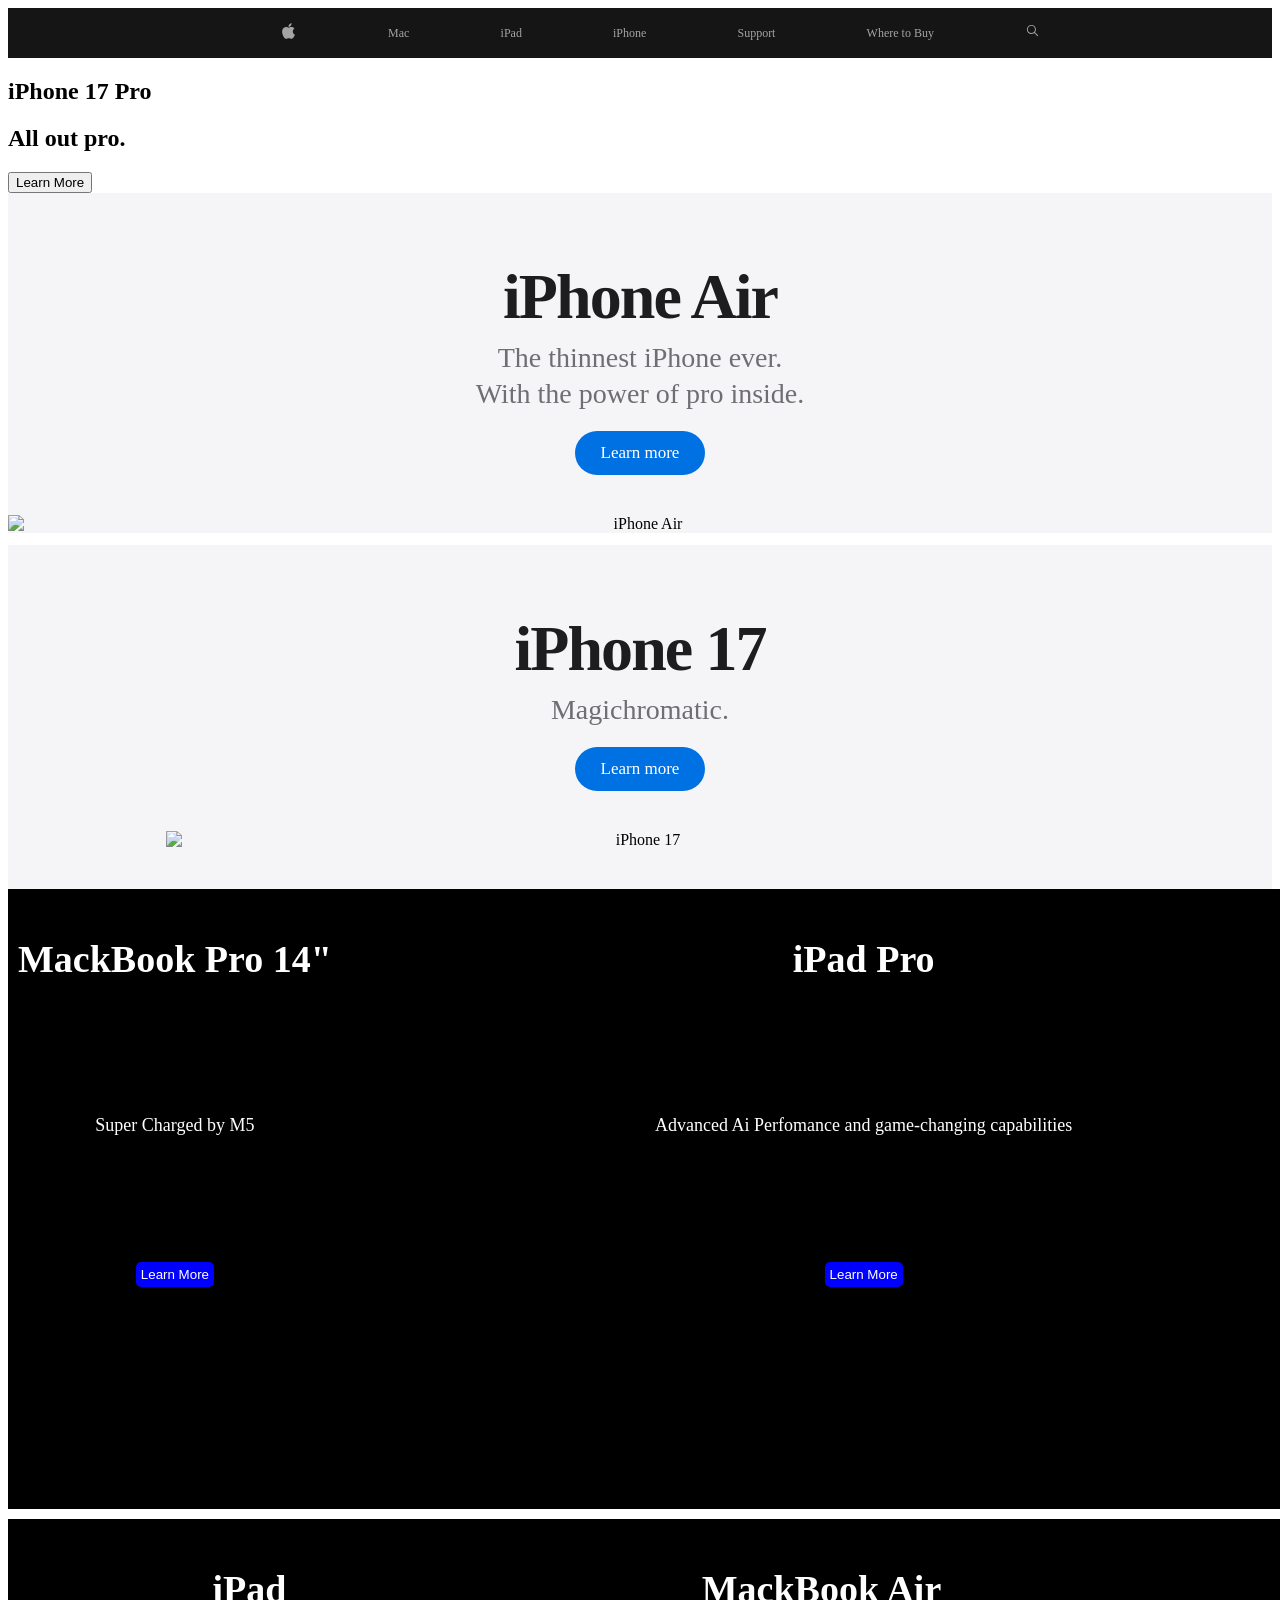
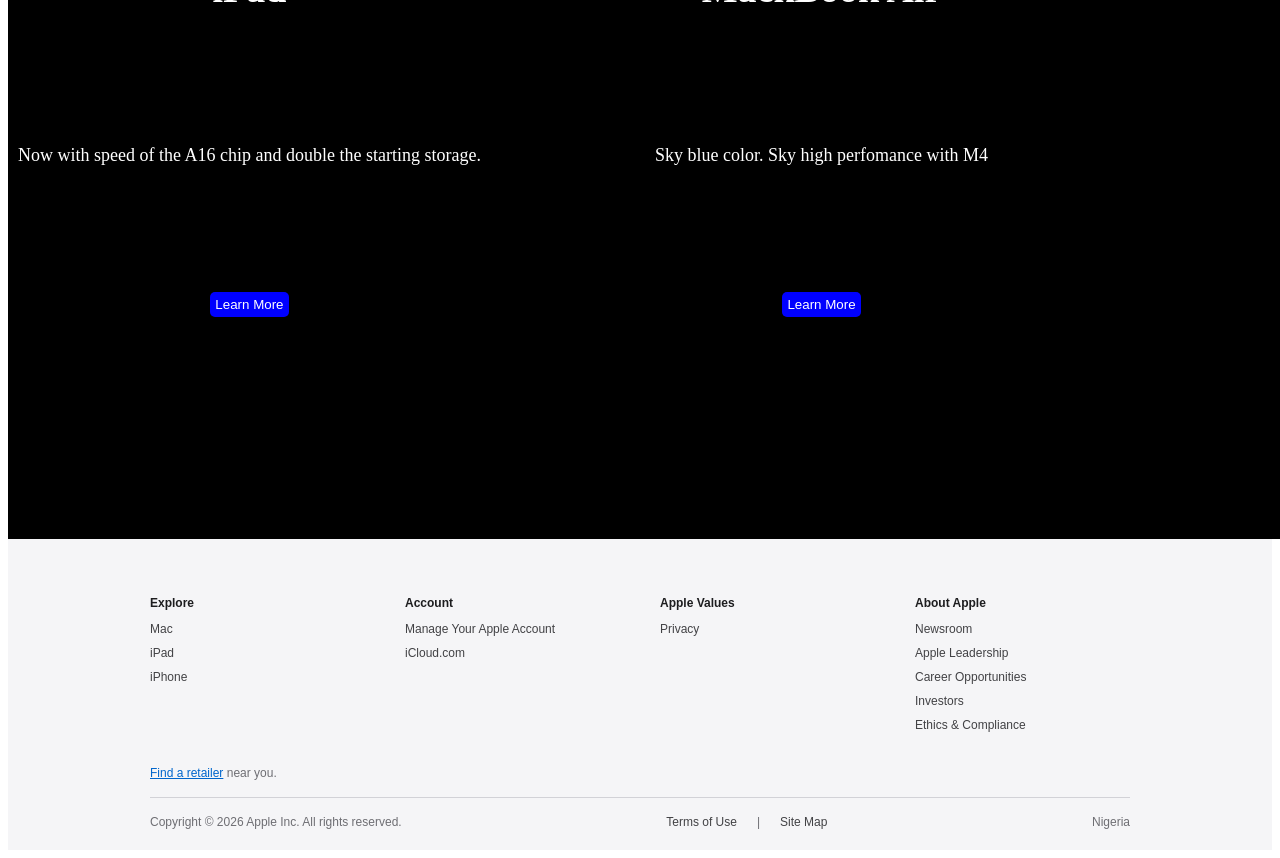
==== commit 0a39f2ba: "Merge 2b3887b381367ce86fef1dc4d1b00760db382785 into 215cb57c57af5ef0d91b9e9237cf89caa6c00705" ====
--- a/index.html
+++ b/index.html
@@ -7,11 +7,11 @@
 
     <!-- ⚠️ DO NOT TOUCH — Tech Lead manages this -->
     <link rel="stylesheet" href="base.css" />
-    <link rel="stylesheet" href="/Ldcss/navbar.css" />
-    <link rel="stylesheet" href="/Ldcss/hero.css" />
-    <link rel="stylesheet" href="/Ldcss/products.css" />
-    <link rel="stylesheet" href="/Ldcss/feature.css" />
-    <link rel="stylesheet" href="/Ldcss/footer.css" />
+    <link rel="stylesheet" href="Ldcss/navbar.css" />
+    <link rel="stylesheet" href="Ldcss/hero.css" />
+    <link rel="stylesheet" href="Ldcss/products.css" />
+    <link rel="stylesheet" href="Ldcss/feature.css">
+    <link rel="stylesheet" href="Ldcss/footer.css" />
   </head>
   <body>
 
@@ -21,7 +21,9 @@
       CSS: /Ldcss/navbar.css
       Rule: all your styles must start with .navbar
     ================================================ -->
-    <header>
+    
+             
+      <header>
       <!-- DEV 1 PUT YOUR HTML HERE -->
         <nav class="navbar">
           <div class="navContainer">
@@ -39,56 +41,87 @@
               <li class="mac-drop">
                 <a href="mac.html" class="icon2">Mac</a>
                 <ul class="dropdown--mac">
-                  <li class="explore">Explore All Mac</li>
-                  <li>Macbook Air</li>
-                  <li>Macbook Pro</li>
-                  <li>iMac</li>
-                  <li>Mac Studio</li>
-                  <li>Mac Mini</li>
-                  <li>Mac Pro</li>
-                  <li>Display</li>
+                  <div>
+                    <div>
+                      <li class="explore">Explore All Mac</li>
+                      <li>Macbook Air</li>
+                      <li>Macbook Pro</li>
+                      <li>iMac</li>
+                      <li>Mac Studio</li>
+                      <li>Mac Mini</li>
+                      <li>Mac Pro</li>
+                      <li>Display</li>
+                    </div>
+                    <div>
+                      <li class="explore">More From Mac</li>
+                      <li class="explorer">Mac Support</li>
+                    </div>
+                  </div>
                 </ul>
               </li>
               <li class="ipad-drop">
                 <a href="ipad.html" class="icon2">iPad</a>
                 <ul class="dropdown--ipad">
-                  <li class="explore">Explore iPad</li>
-                  <li>Explore All iPad</li>
-                  <li>iPad Pro</li>
-                  <li>iPad Air</li>
-                  <li>iPad</li>
-                  <li>iPad Mini</li>
+                  <div>
+                    <div>
+                      <li class="explore">Explore iPad</li>
+                      <li>Explore All iPad</li>
+                      <li>iPad Pro</li>
+                      <li>iPad Air</li>
+                      <li>iPad</li>
+                      <li>iPad Mini</li>
+                    </div>
+                    <div>
+                      <li class="explore">More From ipad</li>
+                      <li class="explorer">ipad Support</li>
+                    </div>
+                  </div>
                 </ul>
               </li>
               <li class="iphone-drop">
-                <a href="/html_pages/iphone.html" class="icon2">iPhone</a>
+                <a href="html_pages/iphone.html" class="icon2">iPhone</a>
                 <ul class="dropdown--iphone">
-                  <li class="explore">Explore iPhone</li>
-                  <li>Explore All iPhone</li>
-                  <li>iPhone 17 Pro</li>
-                  <li>iphone Air</li>
-                  <li>iPhone 17</li>
-                  <li>iPhone 16</li>
-                  <li>iPhone 16e</li>
+                  <div>
+                    <div>
+                      <li class="explore">Explore iPhone</li>
+                      <li>Explore All iPhone</li>
+                      <li>iPhone 17 Pro</li>
+                      <li>iphone Air</li>
+                      <li>iPhone 17</li>
+                      <li>iPhone 16</li>
+                      <li>iPhone 16e</li>
+                    </div>
+                    <div>
+                      <li class="explore">More From iphone</li>
+                      <li class="explorer">iphone Support</li>
+                    </div>
+                  </div>
                 </ul>
               </li>
               <li class="support-drop">
                 <a href="support.html" class="icon2">Support</a>
-        
                 <div class="dropdown-wrap">
-        
                   <ul class="dropdown--support">
-                    <li class="explore">Explore Support</li>
-                    <li>iPhone</li>
-                    <li>Mac</li>
-                    <li>iPad</li>
-                    <li>Music</li><br><br>
-                    <li class="explore">Get Help</li>
-                    <li>Community</li>
-                    <li>Check Coverage</li>
-                    <li>Helpful Topics</li>
-                    <li>Apple Account and Password</li>
-                    <li>Billing and Subscription</li>
+                    <div>
+                      <div>
+                        <li class="explore">Explore Support</li>
+                        <li>iPhone</li>
+                        <li>Mac</li>
+                        <li>iPad</li>
+                        <li>Music</li>
+                        <li class="explorer">Explore Support</li>
+                      </div>
+                      <div>
+                        <li class="explore">Get Help</li>
+                        <li class="explorer">Community</li>
+                        <li class="explorer">Check Coverage</li>
+                      </div>
+                      <div>
+                        <li class="explore">Helpful Topics</li>
+                        <li class="explorer">Apple Account and Password</li>
+                        <li class="explorer">Billing and Subscription</li>
+                      </div>
+                    </div>
                   </ul>
                 </div>
         
@@ -96,10 +129,12 @@
               <li class="where-drop">
                 <a href="where to buy.html" class="icon2">Where to Buy</a>
                 <ul class="dropdown--where">
-                  <li class="explore">Explore Where to Buy</li>
-                  <li>Authorized Reseller</li>
-                  <li>Services and Support</li>
-                  <li>Explore All My to Buy</li>
+                  <div>
+                    <li class="explore">Explore Where to Buy</li>
+                    <li>Authorized Reseller</li>
+                    <li>Services and Support</li>
+                    <li class="explorer">Explore All My to Buy</li>
+                  </div>
                 </ul>
               </li>
               <li><a href="#search">
@@ -114,13 +149,17 @@
           </div>
         </nav>
     </header>
+   
+                 
+           
+ 
 
 
     <main>
 
       <!-- ================================================
         DEV 2 — HERO SECTION - Joshua
-        HTML: here inside <section class="hero">
+        HTML: here inside <ection class="hero">
         CSS:  /Ldcss/hero.css
         Rule: all your styles must start with .hero
       ================================================ -->
@@ -137,7 +176,7 @@
         <!-- <img src="iphone img/image.jpeg" alt="iphone 17 pr0" width/> -->
         </div>
       </section>
-      </section>
+      
 
 
       <!-- ================================================
@@ -146,10 +185,63 @@
         CSS:  /Ldcss/products.css
         Rule: all your styles must start with .products
       ================================================ -->
-      <section class="products">
-        <!-- DEV 3 PUT YOUR HTML HERE -->
+      
+  <!-- DEV 3 PUT YOUR HTML HERE -->
+
+   <section class="products" style="width:100%;overflow:hidden;margin:0;padding:0;">
+
+        <!-- iPhone Air Hero -->
+        <section class="products-hero products-hero--light" style="width:100%;overflow:hidden;text-align:center;padding-top:70px;padding-bottom:0;background-color:#f5f5f7;">
+
+          <div class="products-hero__inner" style="max-width:700px;margin:0 auto;padding:0 24px;text-align:center;">
+            <h2 class="products-hero__headline" style="font-size:64px;font-weight:600;line-height:1.05;letter-spacing:-0.03em;color:#1d1d1f;margin:0 0 10px 0;text-align:center;">iPhone Air</h2>
+            <p class="products-hero__subhead" style="font-size:28px;font-weight:400;line-height:1.3;color:#6e6e73;margin:0 0 18px 0;text-align:center;">
+              The thinnest iPhone ever.<br>
+              With the power of pro inside.
+            </p>
+            <div class="products-hero__ctas" style="margin:0 0 40px 0;text-align:center;">
+              <a href="#" class="products-hero__btn" style="display:inline-block;background-color:#0071e3;color:#fff;padding:12px 26px;border-radius:980px;text-decoration:none;font-size:17px;font-weight:400;line-height:1.2;">Learn more</a>
+            </div>
+          </div>
+
+          <figure class="products-hero__image-wrap" style="margin:0;padding:0;width:100%;max-width:100%;overflow:hidden;">
+            <img
+              class="products-hero__image"
+              src="Assets/Images/asset 20.jpeg"
+              alt="iPhone Air"
+              style="display:block;width:100%;max-width:100%;height:auto;"
+            >
+          </figure>
+
+        </section>
+
+        <!-- Thin white divider line like Apple -->
+        <div class="products-divider" style="width:100%;height:12px;background-color:#fff;"></div>
+
+        <!-- iPhone 17 Hero -->
+        <section class="products-hero products-hero--dark" style="width:100%;overflow:hidden;text-align:center;padding-top:70px;padding-bottom:40px;background-color:#f5f5f7;">
+
+          <div class="products-hero__inner" style="max-width:700px;margin:0 auto;padding:0 24px;text-align:center;">
+            <h2 class="products-hero__headline" style="font-size:64px;font-weight:600;line-height:1.05;letter-spacing:-0.03em;color:#1d1d1f;margin:0 0 10px 0;text-align:center;">iPhone 17</h2>
+            <p class="products-hero__subhead" style="font-size:28px;font-weight:400;line-height:1.3;color:#6e6e73;margin:0 0 18px 0;text-align:center;">Magichromatic.</p>
+            <div class="products-hero__ctas" style="margin:0 0 40px 0;text-align:center;">
+              <a href="#" class="products-hero__btn" style="display:inline-block;background-color:#0071e3;color:#fff;padding:12px 26px;border-radius:980px;text-decoration:none;font-size:17px;font-weight:400;line-height:1.2;">Learn more</a>
+            </div>
+          </div>
+
+          <figure class="products-hero__image-wrap" style="margin:0;padding:0;width:100%;max-width:100%;overflow:hidden;text-align:center;">
+            <img
+              class="products-hero__image"
+              src="Assets/Images/asset 21.jpeg"
+              alt="iPhone 17"
+              style="display:block;max-width:75%;height:auto;margin:0 auto;"
+            >
+          </figure>
+
+        </section>
+
       </section>
-
+      
 
       <!-- ================================================
         DEV 4 — FEATURES SECTION - Simon
@@ -157,13 +249,13 @@
         CSS:  /Ldcss/features.css
         Rule: all your styles must start with .features
       ================================================ -->
-      <section class="features">
+     <section class="features">
         <!-- DEV 4 PUT YOUR HTML HERE -->
          <section class="iphone">
 
             <div class="write-up">
               <h1>MackBook Pro 14"</h1>
-              <p>SuperCharged by M5</p>
+              <p>Super Charged by M5</p>
               <div class="N">
                     <button class="Z">Learn More</button>
                   </div>
@@ -201,7 +293,6 @@
                   </section>
           </div>
       </section>
-
     </main>
 
 
@@ -209,7 +300,7 @@
       DEV 5 — FOOTER - Abdul
       HTML: here inside <footer class="apple-footer">
       CSS:  /Ldcss/footer.css
-      Rule: all your styles must start with .footer
+      Rule: all your styles must start with .apple-footer
     ================================================ -->
   
       <!-- DEV 5 PUT YOUR HTML HERE -->
@@ -255,12 +346,19 @@
 
     </div>
 
+    <!-- RETAILER SECTION -->
+
     <div class="footer-retailer">
-       <p><a href="https://locate.apple.com/ng/en/">Find a retailer</a> near you.</p>
+       <p>
+        <a href="https://locate.apple.com/ng/en/">Find a retailer</a> near you.</p>
     </div>
 
+    <!-- DIVIDER -->
+
     <hr>
 
+    <!-- BOTTOM LEGAL BAR -->
+    
     <div class="footer-bottom">
       <p>Copyright © 2026 Apple Inc. All rights reserved.</p>
 
@@ -277,4 +375,4 @@
     </footer>
 
   </body>
-</html>+</html>
